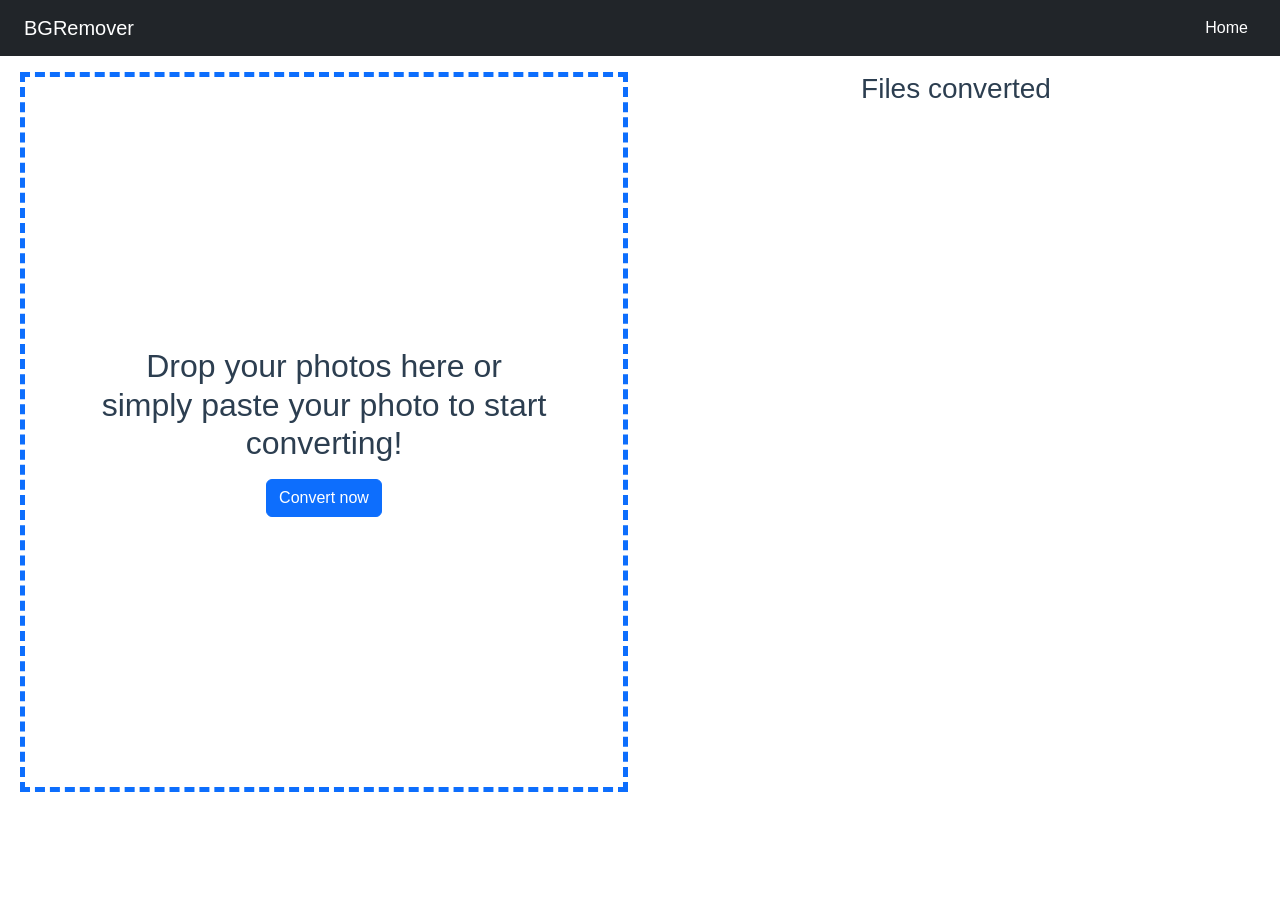
==== index.html @ 2ee86961 "version1" ====
<!doctype html><html lang=""><head><meta charset="utf-8"><meta http-equiv="X-UA-Compatible" content="IE=edge"><meta name="viewport" content="width=device-width,initial-scale=1"><link rel="icon" href="/favicon.ico"><title>BGRemover</title><link href="https://cdn.jsdelivr.net/npm/bootstrap@5.2.1/dist/css/bootstrap.min.css" rel="stylesheet" integrity="sha384-iYQeCzEYFbKjA/T2uDLTpkwGzCiq6soy8tYaI1GyVh/UjpbCx/TYkiZhlZB6+fzT" crossorigin="anonymous"><script defer="defer" src="/js/chunk-vendors.a1a539b3.js"></script><script defer="defer" src="/js/app.a9bf7cf1.js"></script><link href="/css/app.89a2878c.css" rel="stylesheet"></head><body><noscript><strong>We're sorry but webapp doesn't work properly without JavaScript enabled. Please enable it to continue.</strong></noscript><div id="app"></div></body><script src="https://cdn.jsdelivr.net/npm/bootstrap@5.2.1/dist/js/bootstrap.bundle.min.js" integrity="sha384-u1OknCvxWvY5kfmNBILK2hRnQC3Pr17a+RTT6rIHI7NnikvbZlHgTPOOmMi466C8" crossorigin="anonymous"></script></html>
---- css/app.89a2878c.css ----
.convphoto[data-v-1a644910]{max-width:100%}.main[data-v-aa511884]{min-height:80vh;border-style:dashed}.dragging[data-v-aa511884]{background-color:#f0f0f0}.converted-area[data-v-aa511884]{max-height:80vh}#app{font-family:Avenir,Helvetica,Arial,sans-serif;-webkit-font-smoothing:antialiased;-moz-osx-font-smoothing:grayscale;text-align:center;color:#2c3e50;min-height:100vh}
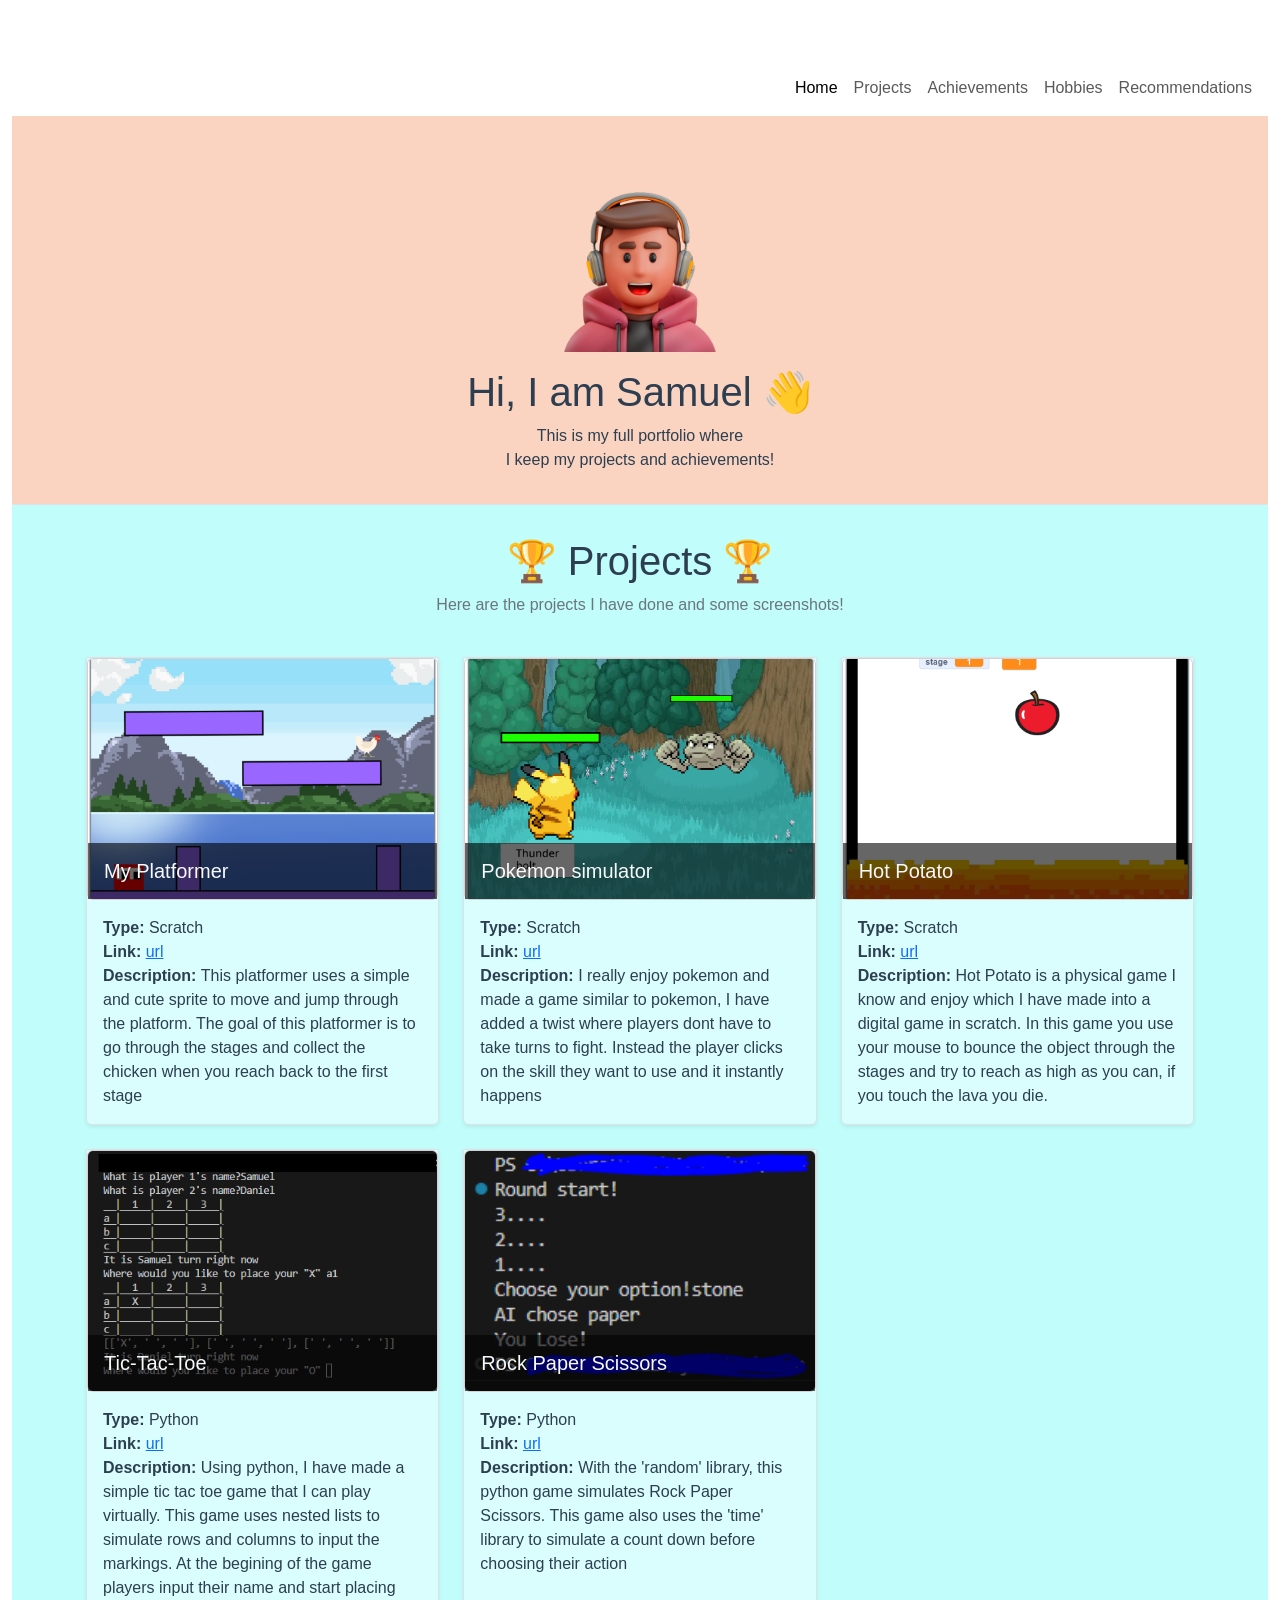
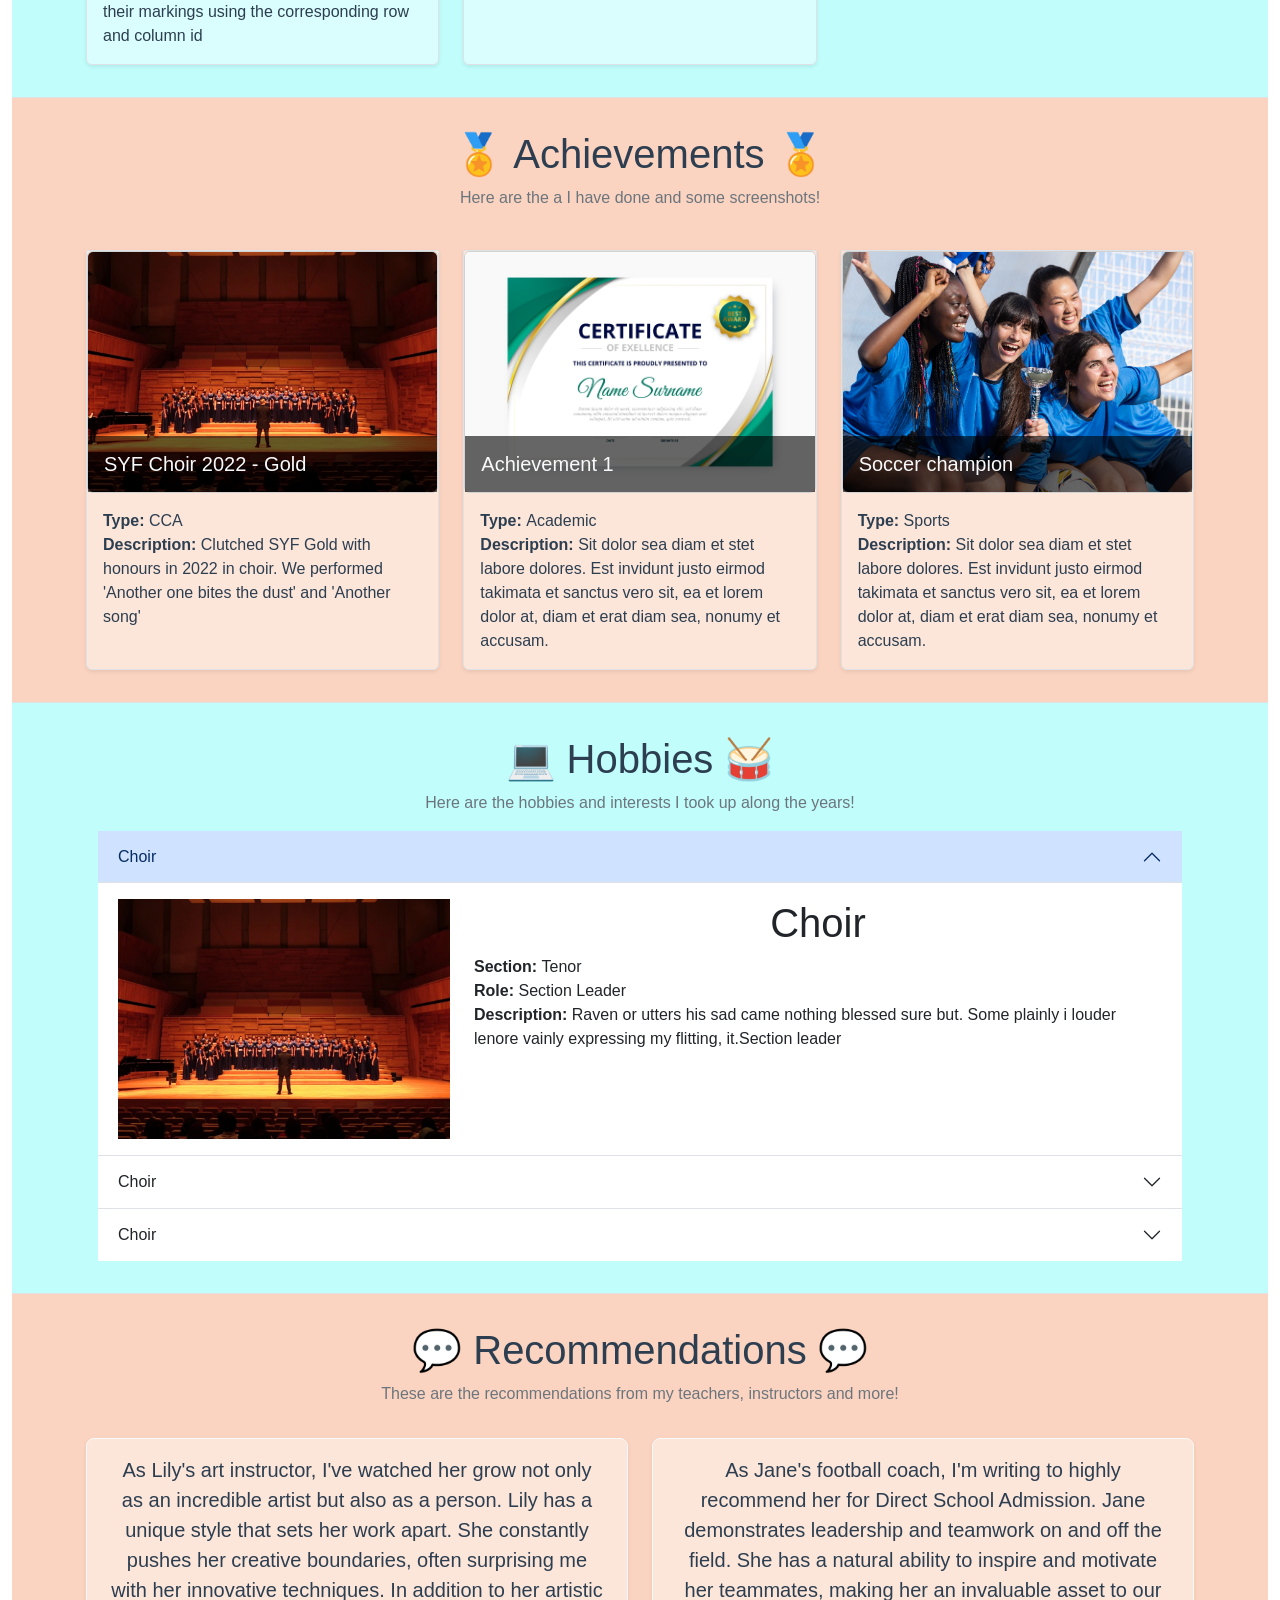
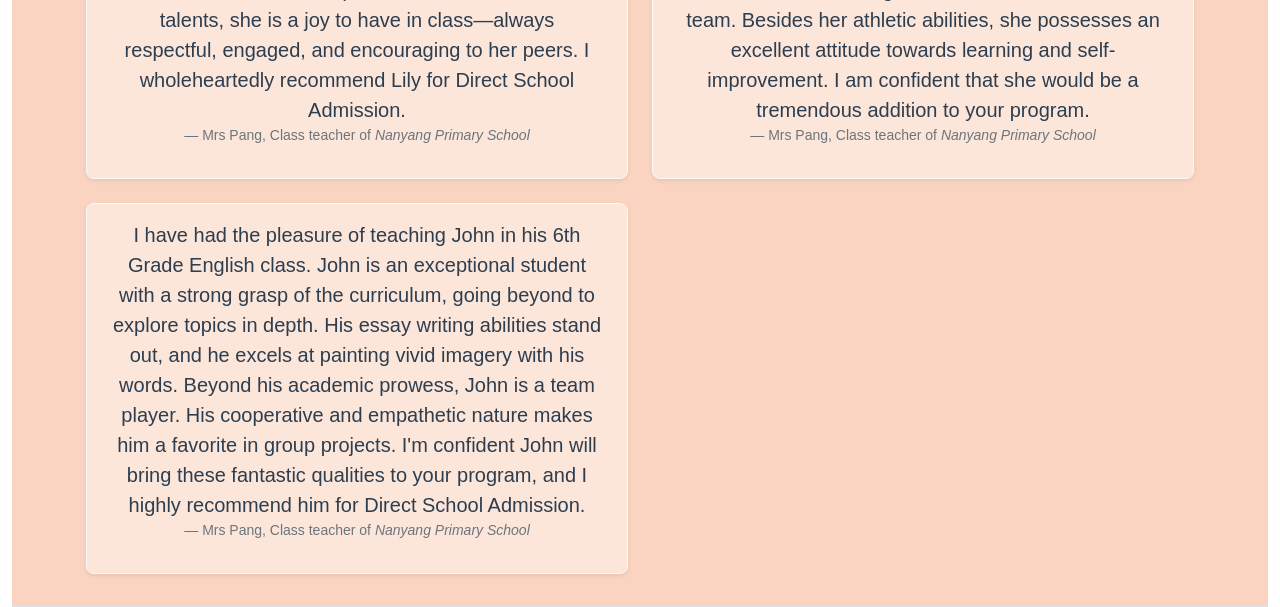
==== commit 9d692d10: "v1" ====
--- a/index.html
+++ b/index.html
@@ -1 +1 @@
-<!doctype html><html lang=""><head><meta charset="utf-8"><meta http-equiv="X-UA-Compatible" content="IE=edge"><meta name="viewport" content="width=device-width,initial-scale=1"><link rel="icon" href="/favicon.ico"><title>BGRemover</title><link href="https://cdn.jsdelivr.net/npm/bootstrap@5.2.1/dist/css/bootstrap.min.css" rel="stylesheet" integrity="sha384-iYQeCzEYFbKjA/T2uDLTpkwGzCiq6soy8tYaI1GyVh/UjpbCx/TYkiZhlZB6+fzT" crossorigin="anonymous"><script defer="defer" src="/js/chunk-vendors.a1a539b3.js"></script><script defer="defer" src="/js/app.a9bf7cf1.js"></script><link href="/css/app.89a2878c.css" rel="stylesheet"></head><body><noscript><strong>We're sorry but webapp doesn't work properly without JavaScript enabled. Please enable it to continue.</strong></noscript><div id="app"></div></body><script src="https://cdn.jsdelivr.net/npm/bootstrap@5.2.1/dist/js/bootstrap.bundle.min.js" integrity="sha384-u1OknCvxWvY5kfmNBILK2hRnQC3Pr17a+RTT6rIHI7NnikvbZlHgTPOOmMi466C8" crossorigin="anonymous"></script></html>+<!doctype html><html lang=""><head><meta charset="utf-8"><meta http-equiv="X-UA-Compatible" content="IE=edge"><meta name="viewport" content="width=device-width,initial-scale=1"><link rel="icon" href="/favicon.ico"><title>portfolio</title><link href="https://cdn.jsdelivr.net/npm/bootstrap@5.2.1/dist/css/bootstrap.min.css" rel="stylesheet" integrity="sha384-iYQeCzEYFbKjA/T2uDLTpkwGzCiq6soy8tYaI1GyVh/UjpbCx/TYkiZhlZB6+fzT" crossorigin="anonymous"><script defer="defer" src="/js/chunk-vendors.1da25447.js"></script><script defer="defer" src="/js/app.f404a854.js"></script><link href="/css/app.b3d4761a.css" rel="stylesheet"></head><body><noscript><strong>We're sorry but portfolio doesn't work properly without JavaScript enabled. Please enable it to continue.</strong></noscript><div id="app"></div></body><script src="https://cdn.jsdelivr.net/npm/bootstrap@5.2.1/dist/js/bootstrap.bundle.min.js" integrity="sha384-u1OknCvxWvY5kfmNBILK2hRnQC3Pr17a+RTT6rIHI7NnikvbZlHgTPOOmMi466C8" crossorigin="anonymous"></script></html>
--- a/css/app.b3d4761a.css
+++ b/css/app.b3d4761a.css
@@ -0,0 +1 @@
+.dp{max-width:200px}.about-bg,.achive-bg{background-color:#fad4c0}.nav-bg{background-color:hsla(0,0%,100%,.7)}.hobbies-bg,.proj-bg{background-color:#c0fdfb}.card-img{height:15rem}.card-img,img{-o-object-fit:cover;object-fit:cover}img{width:100%}.bg-white-low{background-color:hsla(0,0%,100%,.4)}.navbar-brand{color:#b09e99}.card-img-overlay2{position:absolute;background-color:rgba(0,0,0,.6);right:0;bottom:0;left:0;padding:var(--bs-card-img-overlay-padding);border-radius:0!important}.grow{transition:transform .5s ease}.grow:hover{transform:scale(1.05)}#app{font-family:Avenir,Helvetica,Arial,sans-serif;-webkit-font-smoothing:antialiased;-moz-osx-font-smoothing:grayscale;text-align:center;color:#2c3e50;margin-top:60px}
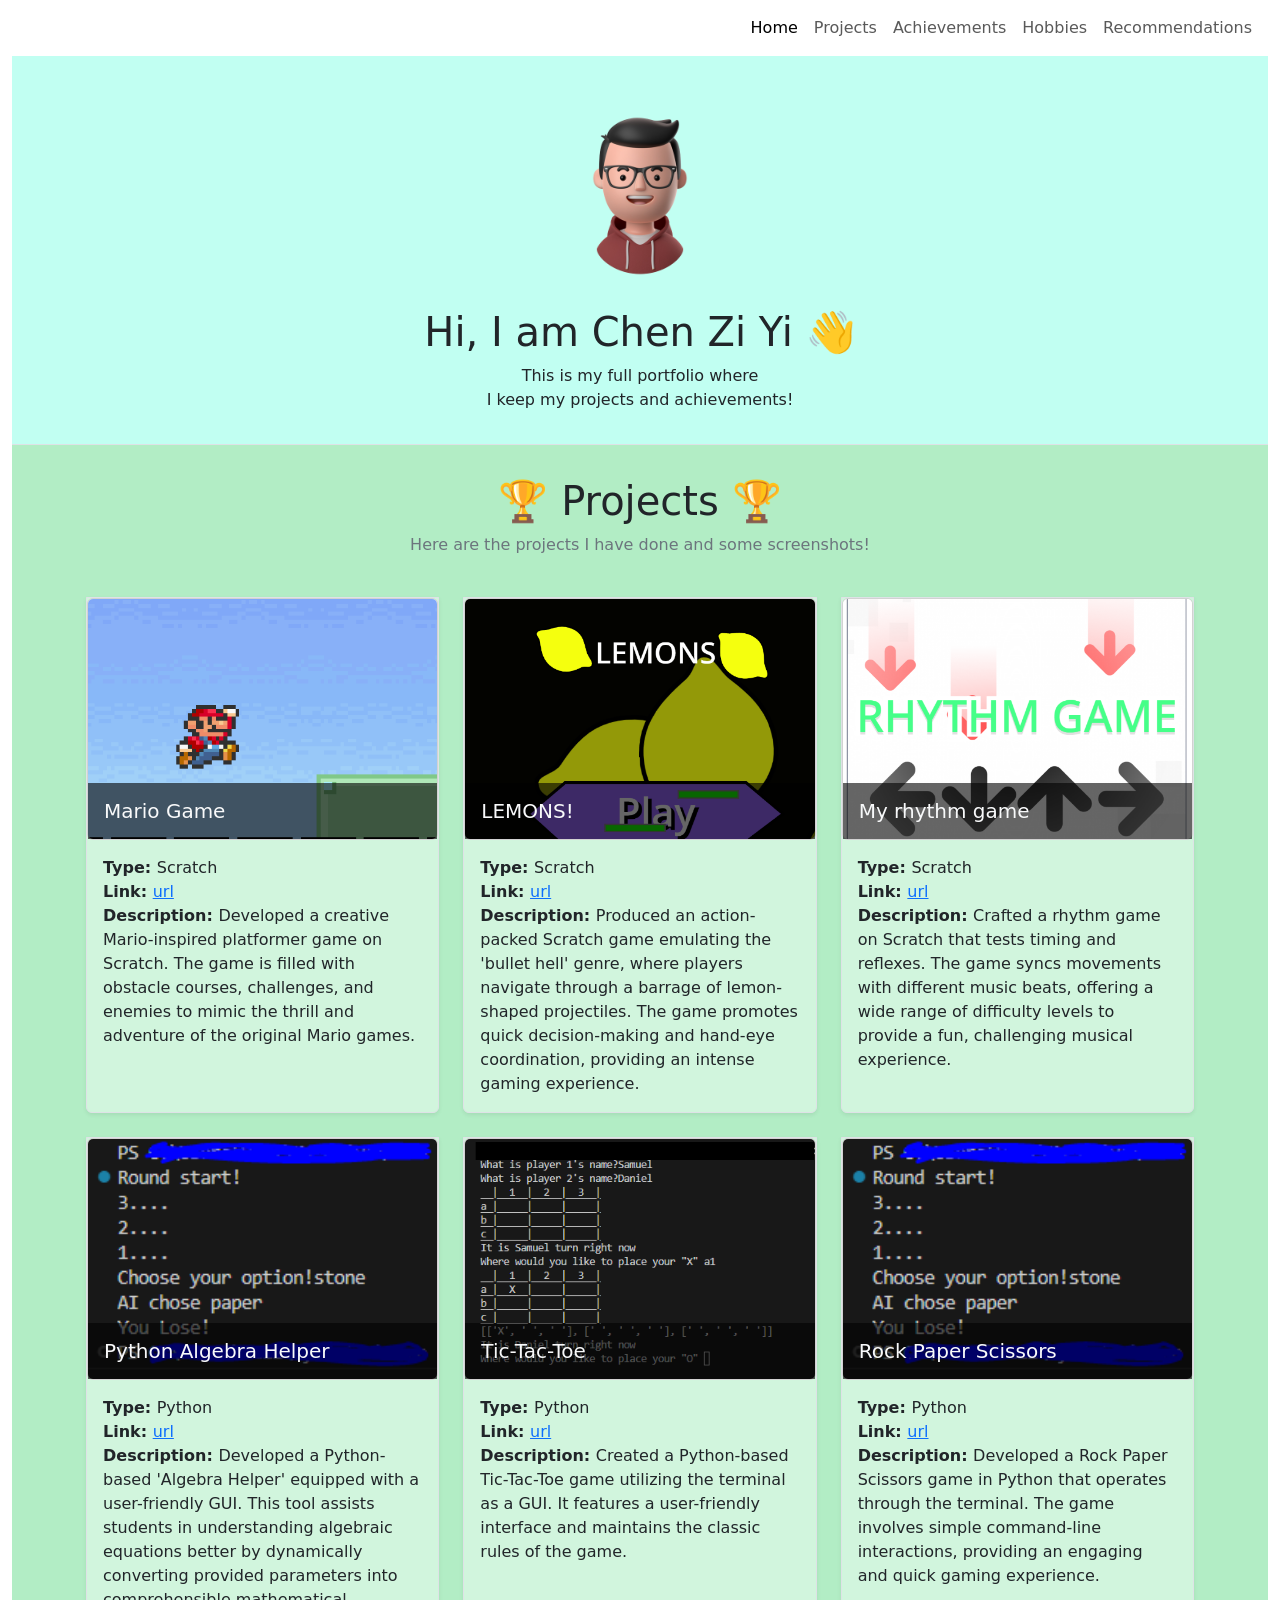
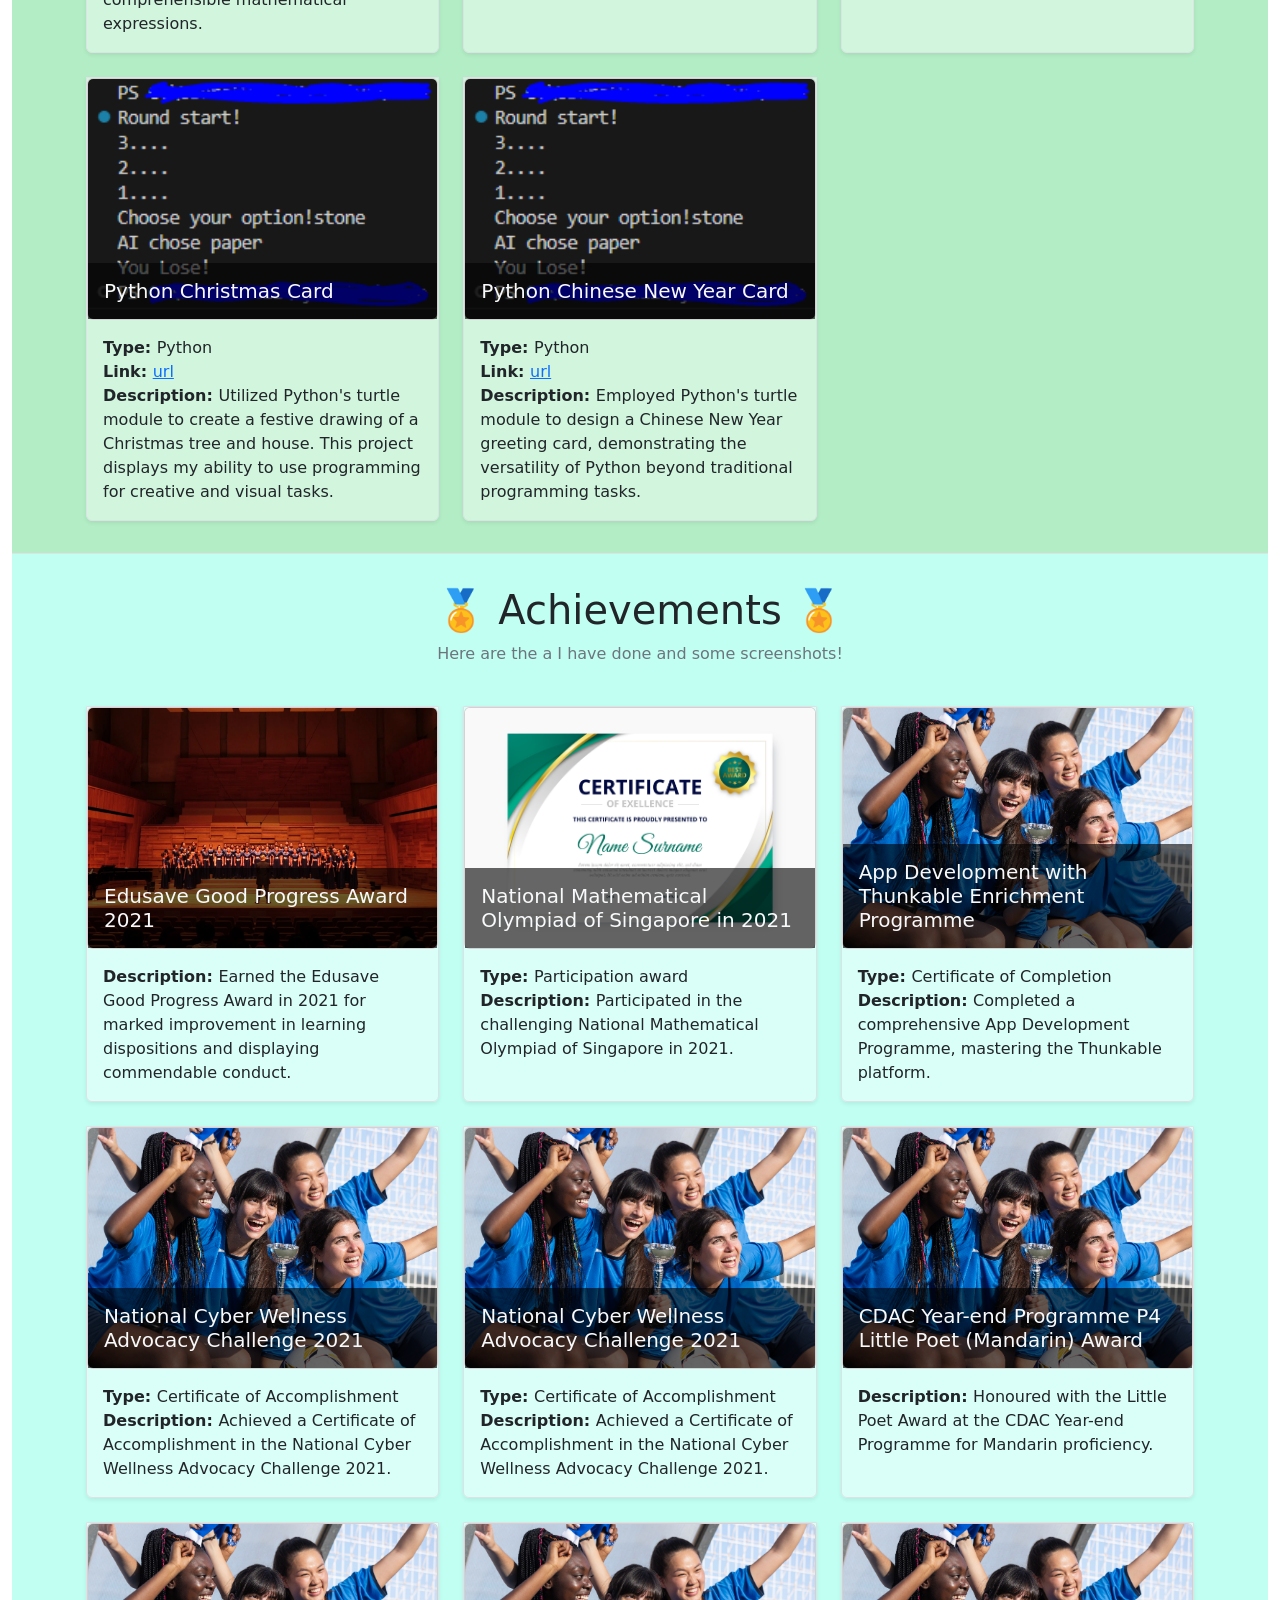
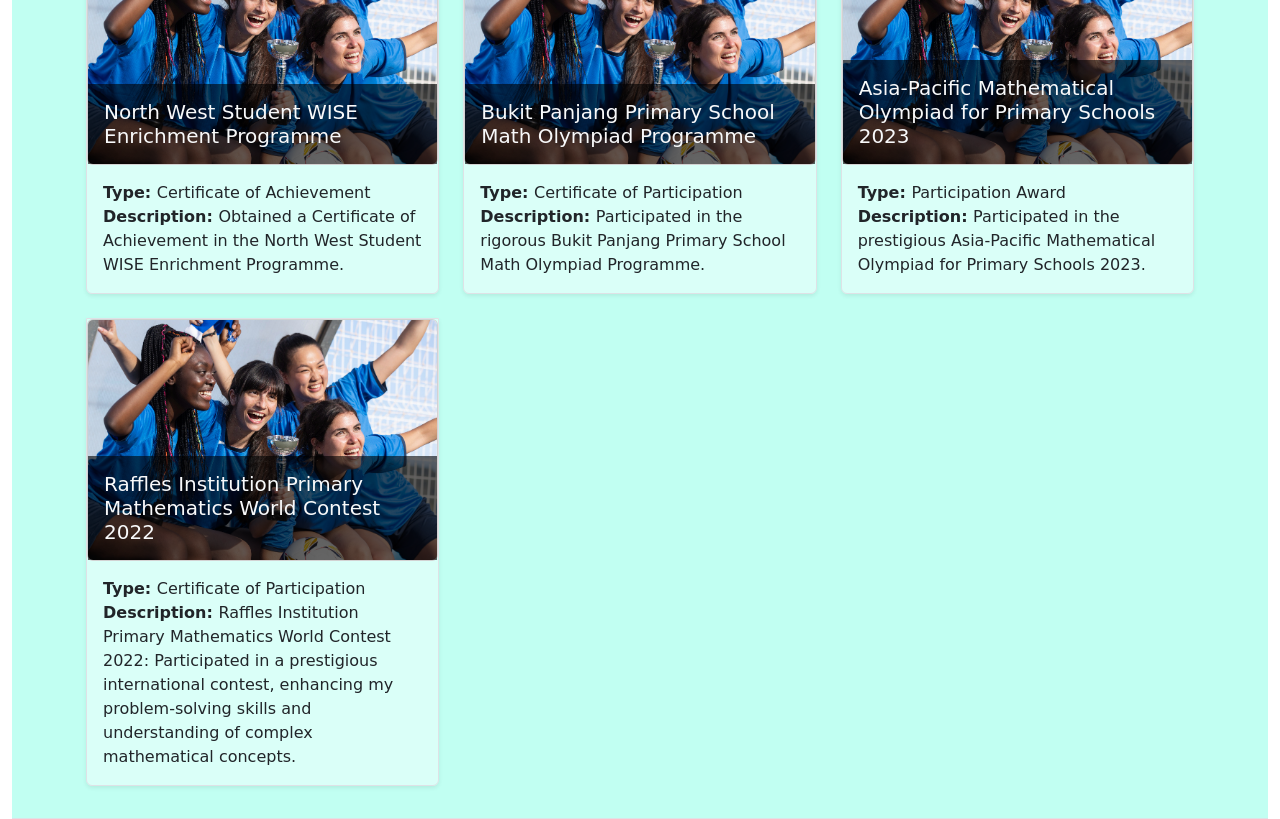
==== commit fe12cac8: "del" ====
--- a/index.html
+++ b/index.html
@@ -1 +1 @@
-<!doctype html><html lang=""><head><meta charset="utf-8"><meta http-equiv="X-UA-Compatible" content="IE=edge"><meta name="viewport" content="width=device-width,initial-scale=1"><link rel="icon" href="/favicon.ico"><title>portfolio</title><link href="https://cdn.jsdelivr.net/npm/bootstrap@5.2.1/dist/css/bootstrap.min.css" rel="stylesheet" integrity="sha384-iYQeCzEYFbKjA/T2uDLTpkwGzCiq6soy8tYaI1GyVh/UjpbCx/TYkiZhlZB6+fzT" crossorigin="anonymous"><script defer="defer" src="/js/chunk-vendors.1da25447.js"></script><script defer="defer" src="/js/app.f404a854.js"></script><link href="/css/app.b3d4761a.css" rel="stylesheet"></head><body><noscript><strong>We're sorry but portfolio doesn't work properly without JavaScript enabled. Please enable it to continue.</strong></noscript><div id="app"></div></body><script src="https://cdn.jsdelivr.net/npm/bootstrap@5.2.1/dist/js/bootstrap.bundle.min.js" integrity="sha384-u1OknCvxWvY5kfmNBILK2hRnQC3Pr17a+RTT6rIHI7NnikvbZlHgTPOOmMi466C8" crossorigin="anonymous"></script></html>+<!doctype html><html lang=""><head><meta charset="utf-8"><meta http-equiv="X-UA-Compatible" content="IE=edge"><meta name="viewport" content="width=device-width,initial-scale=1"><link rel="icon" href="/favicon.ico"><title>Portfolio</title><link href="https://cdn.jsdelivr.net/npm/bootstrap@5.2.1/dist/css/bootstrap.min.css" rel="stylesheet" integrity="sha384-iYQeCzEYFbKjA/T2uDLTpkwGzCiq6soy8tYaI1GyVh/UjpbCx/TYkiZhlZB6+fzT" crossorigin="anonymous"><script defer="defer" src="/js/chunk-vendors.1da25447.js"></script><script defer="defer" src="/js/app.4561d4d7.js"></script><link href="/css/app.1b7ac76a.css" rel="stylesheet"></head><body><noscript><strong>We're sorry but portfolio doesn't work properly without JavaScript enabled. Please enable it to continue.</strong></noscript><div id="app"></div></body><script src="https://cdn.jsdelivr.net/npm/bootstrap@5.2.1/dist/js/bootstrap.bundle.min.js" integrity="sha384-u1OknCvxWvY5kfmNBILK2hRnQC3Pr17a+RTT6rIHI7NnikvbZlHgTPOOmMi466C8" crossorigin="anonymous"></script></html>
--- a/css/app.1b7ac76a.css
+++ b/css/app.1b7ac76a.css
@@ -0,0 +1 @@
+.dp{max-width:200px}.about-bg,.achive-bg{background-color:#c1fff2}.nav-bg{background-color:hsla(0,0%,100%,.7)}.hobbies-bg,.proj-bg{background-color:#b2edc5}.card-img{height:15rem}.card-img,img{-o-object-fit:cover;object-fit:cover}img{width:100%}.bg-white-low{background-color:hsla(0,0%,100%,.4)}.navbar-brand{color:#b09e99}.card-img-overlay2{position:absolute;background-color:rgba(0,0,0,.6);right:0;bottom:0;left:0;padding:var(--bs-card-img-overlay-padding);border-radius:0!important}.grow{transition:transform .5s ease}.grow:hover{transform:scale(1.05)}
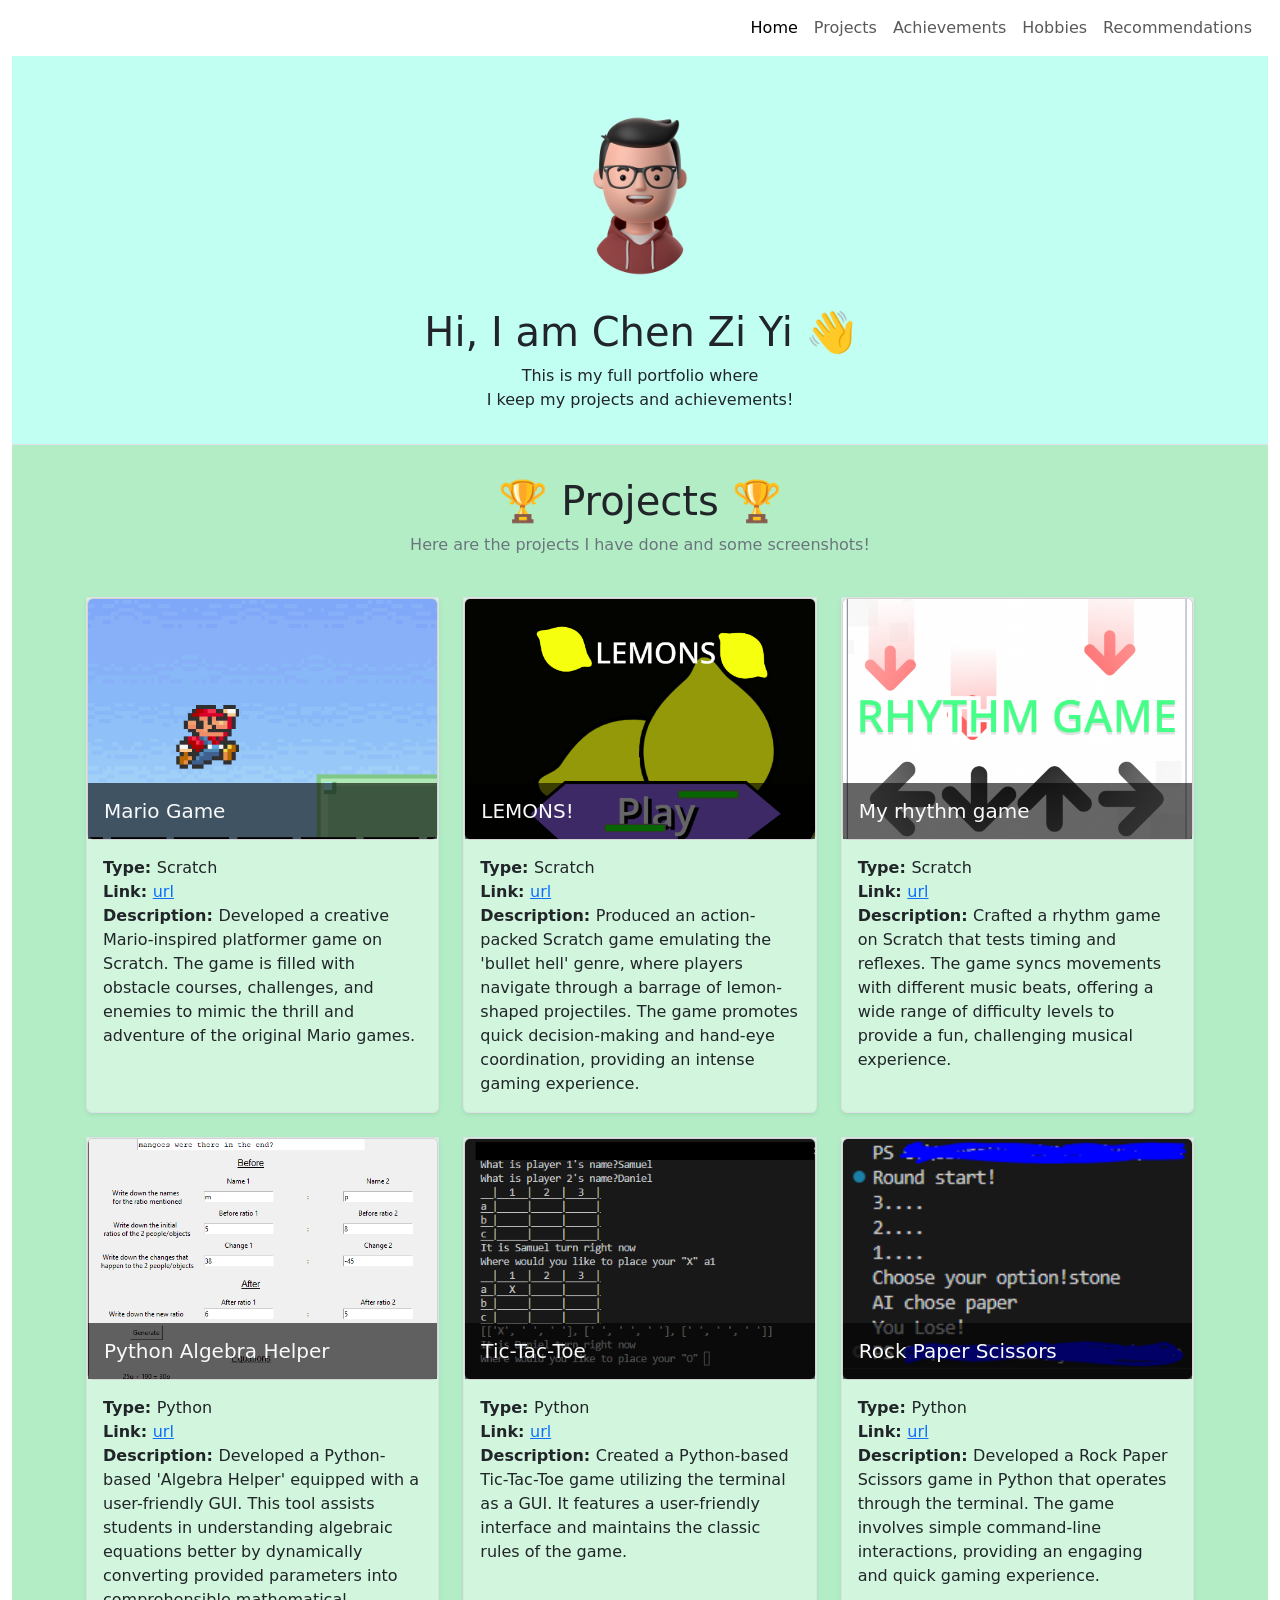
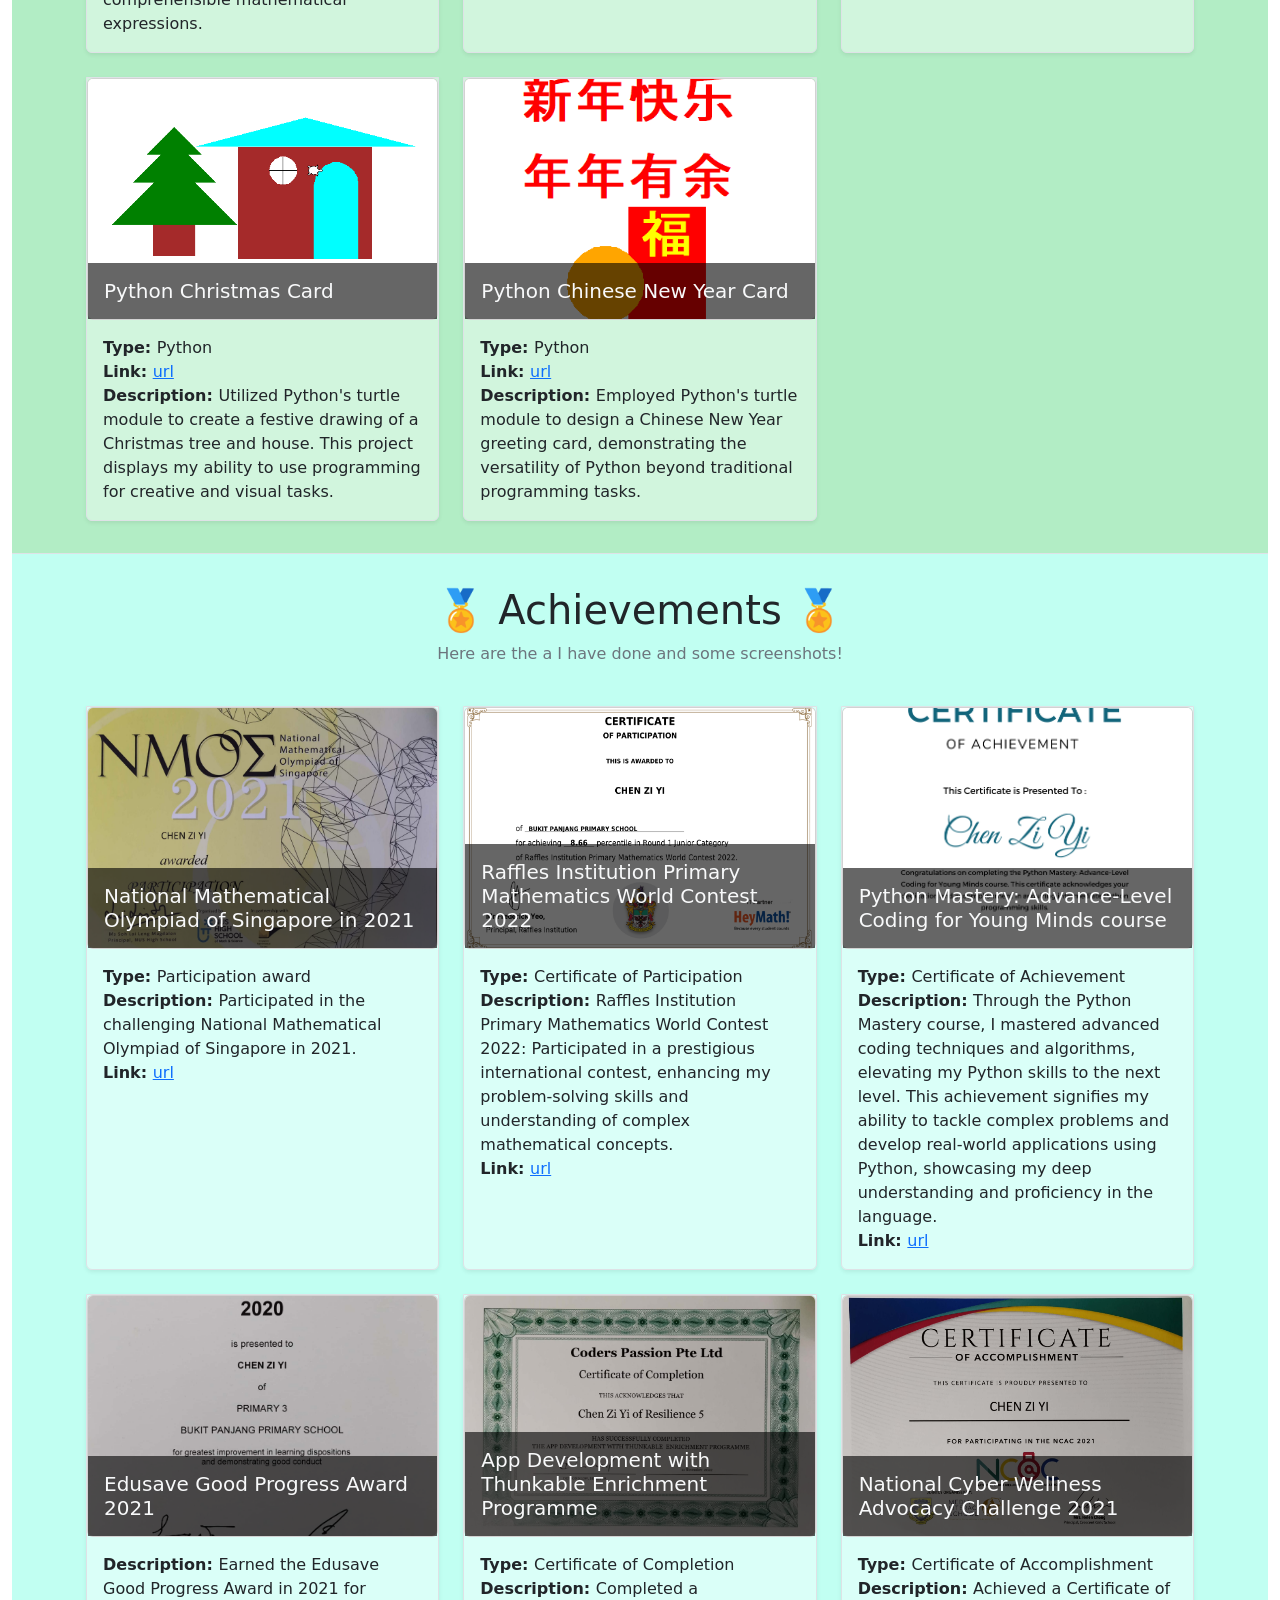
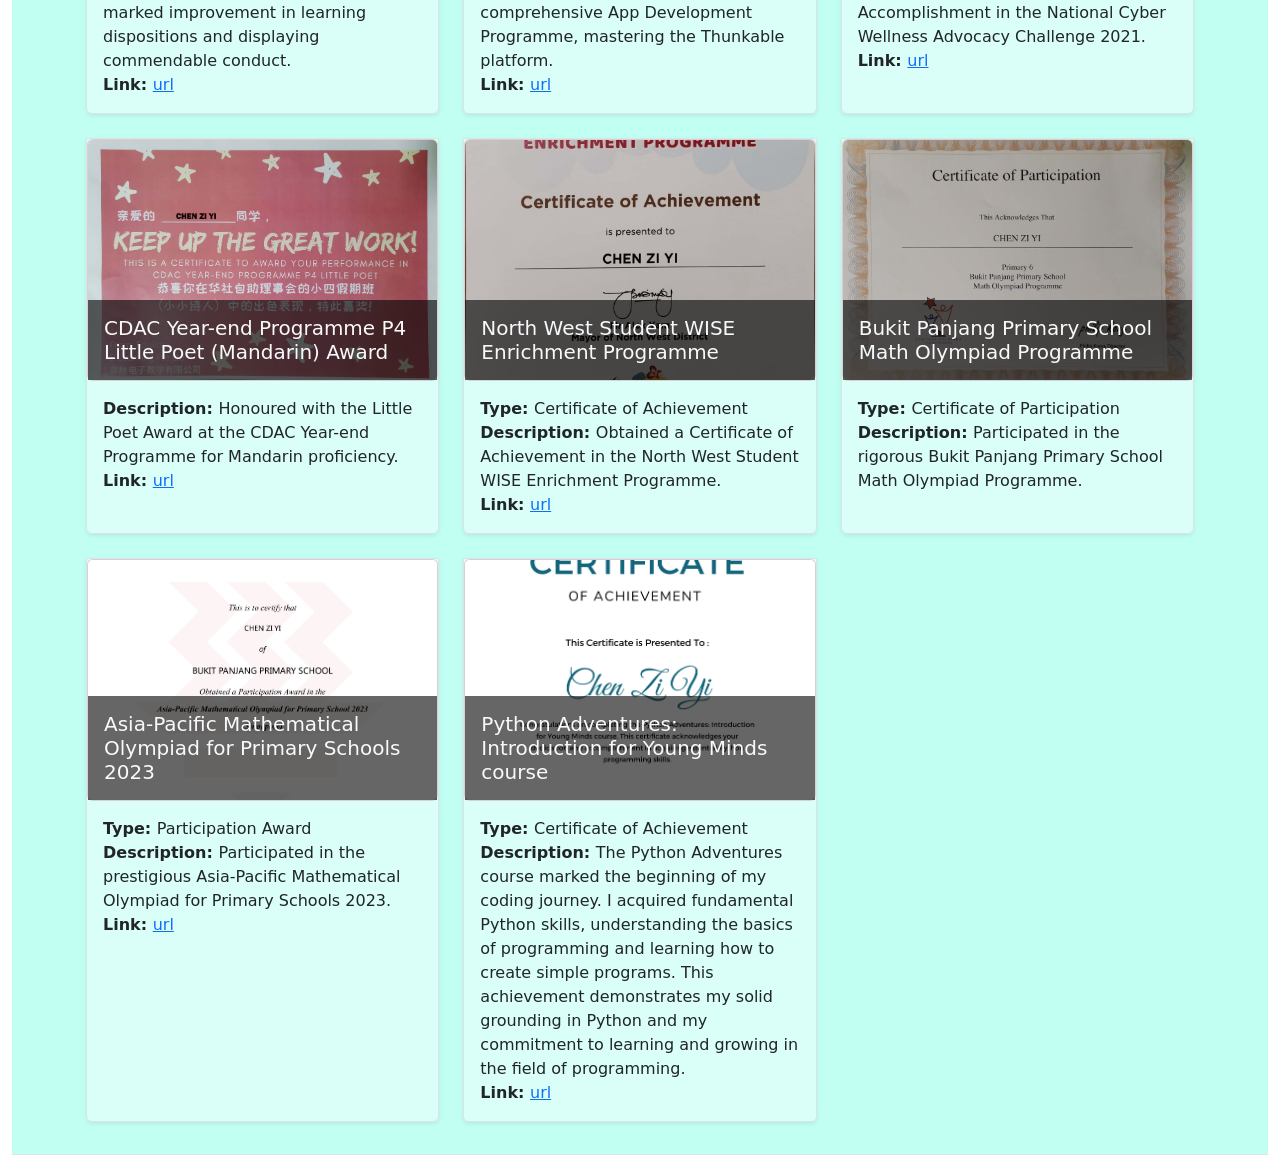
==== commit 4553314a: "update" ====
--- a/index.html
+++ b/index.html
@@ -1 +1 @@
-<!doctype html><html lang=""><head><meta charset="utf-8"><meta http-equiv="X-UA-Compatible" content="IE=edge"><meta name="viewport" content="width=device-width,initial-scale=1"><link rel="icon" href="/favicon.ico"><title>Portfolio</title><link href="https://cdn.jsdelivr.net/npm/bootstrap@5.2.1/dist/css/bootstrap.min.css" rel="stylesheet" integrity="sha384-iYQeCzEYFbKjA/T2uDLTpkwGzCiq6soy8tYaI1GyVh/UjpbCx/TYkiZhlZB6+fzT" crossorigin="anonymous"><script defer="defer" src="/js/chunk-vendors.1da25447.js"></script><script defer="defer" src="/js/app.4561d4d7.js"></script><link href="/css/app.1b7ac76a.css" rel="stylesheet"></head><body><noscript><strong>We're sorry but portfolio doesn't work properly without JavaScript enabled. Please enable it to continue.</strong></noscript><div id="app"></div></body><script src="https://cdn.jsdelivr.net/npm/bootstrap@5.2.1/dist/js/bootstrap.bundle.min.js" integrity="sha384-u1OknCvxWvY5kfmNBILK2hRnQC3Pr17a+RTT6rIHI7NnikvbZlHgTPOOmMi466C8" crossorigin="anonymous"></script></html>+<!doctype html><html lang=""><head><meta charset="utf-8"><meta http-equiv="X-UA-Compatible" content="IE=edge"><meta name="viewport" content="width=device-width,initial-scale=1"><link rel="icon" href="/favicon.ico"><title>Portfolio</title><link href="https://cdn.jsdelivr.net/npm/bootstrap@5.2.1/dist/css/bootstrap.min.css" rel="stylesheet" integrity="sha384-iYQeCzEYFbKjA/T2uDLTpkwGzCiq6soy8tYaI1GyVh/UjpbCx/TYkiZhlZB6+fzT" crossorigin="anonymous"><script defer="defer" src="/js/chunk-vendors.1da25447.js"></script><script defer="defer" src="/js/app.c7a0b20b.js"></script><link href="/css/app.1b7ac76a.css" rel="stylesheet"></head><body><noscript><strong>We're sorry but portfolio doesn't work properly without JavaScript enabled. Please enable it to continue.</strong></noscript><div id="app"></div></body><script src="https://cdn.jsdelivr.net/npm/bootstrap@5.2.1/dist/js/bootstrap.bundle.min.js" integrity="sha384-u1OknCvxWvY5kfmNBILK2hRnQC3Pr17a+RTT6rIHI7NnikvbZlHgTPOOmMi466C8" crossorigin="anonymous"></script></html>
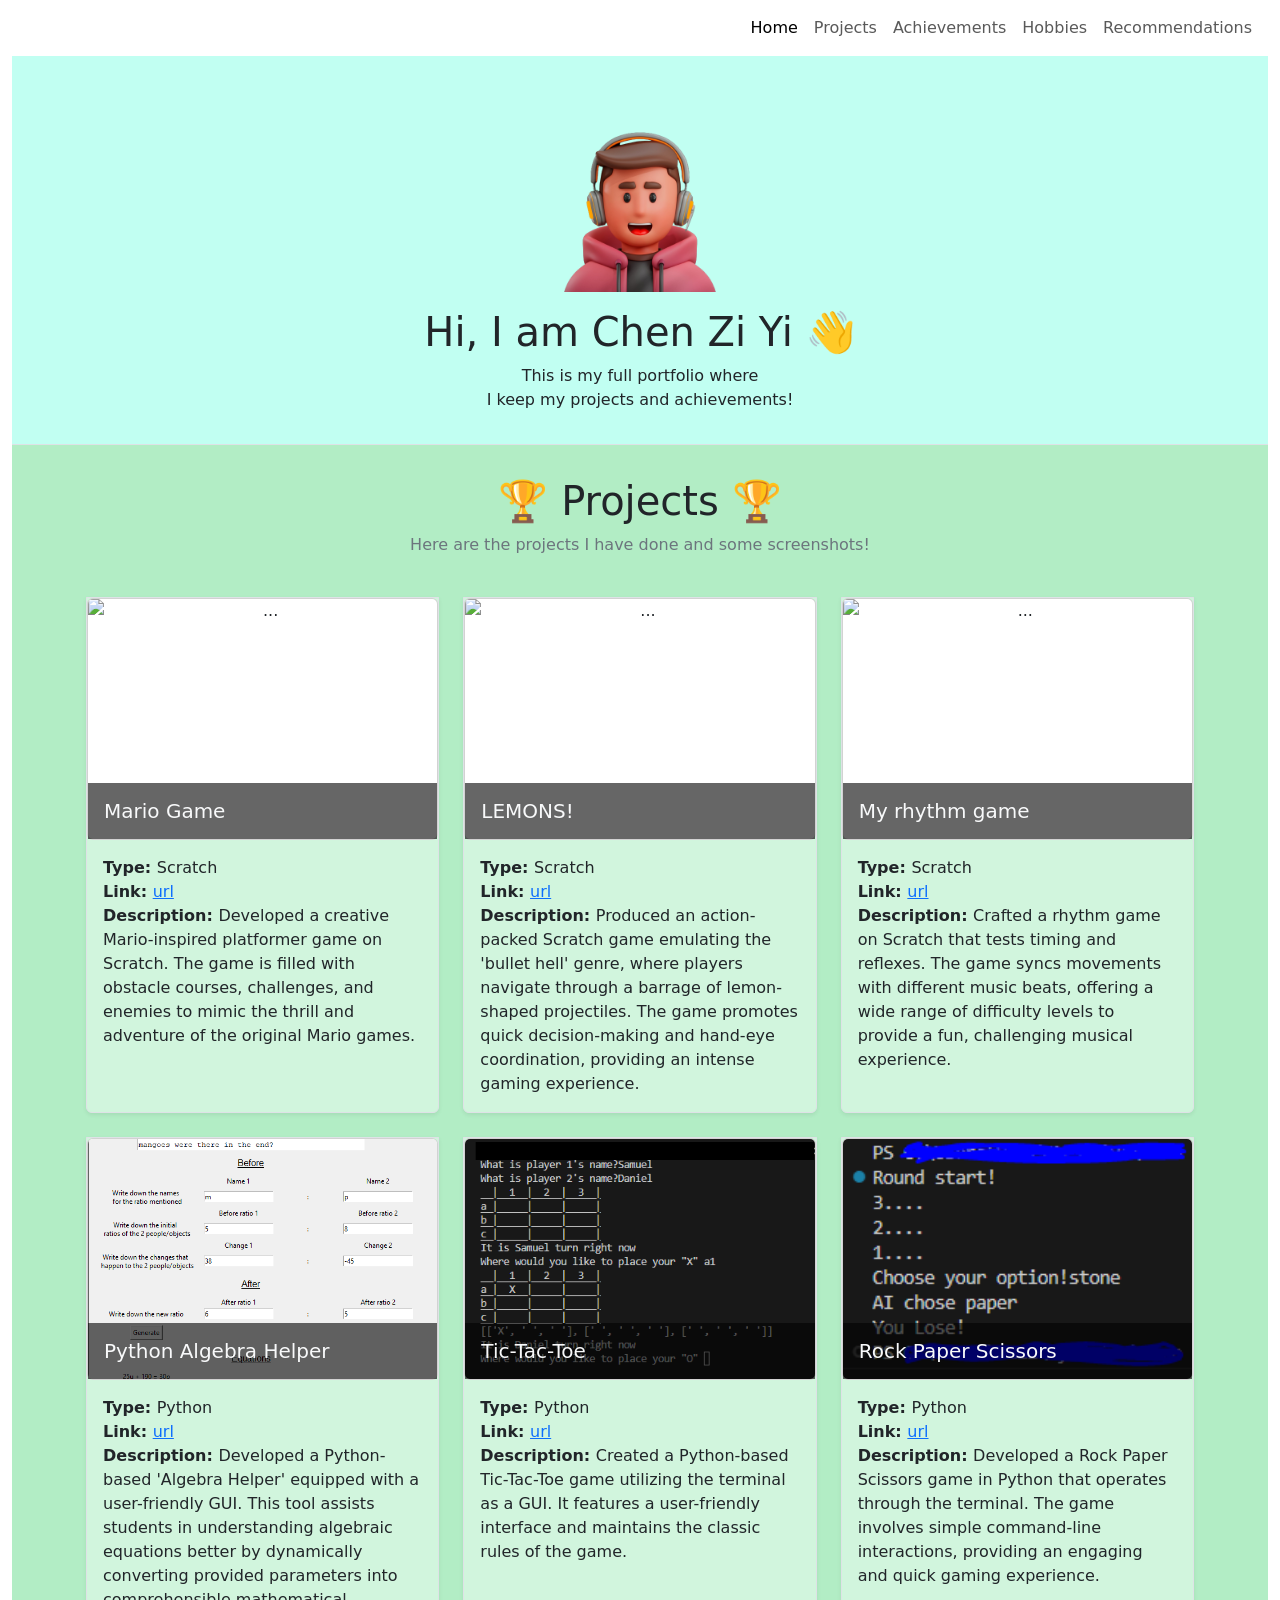
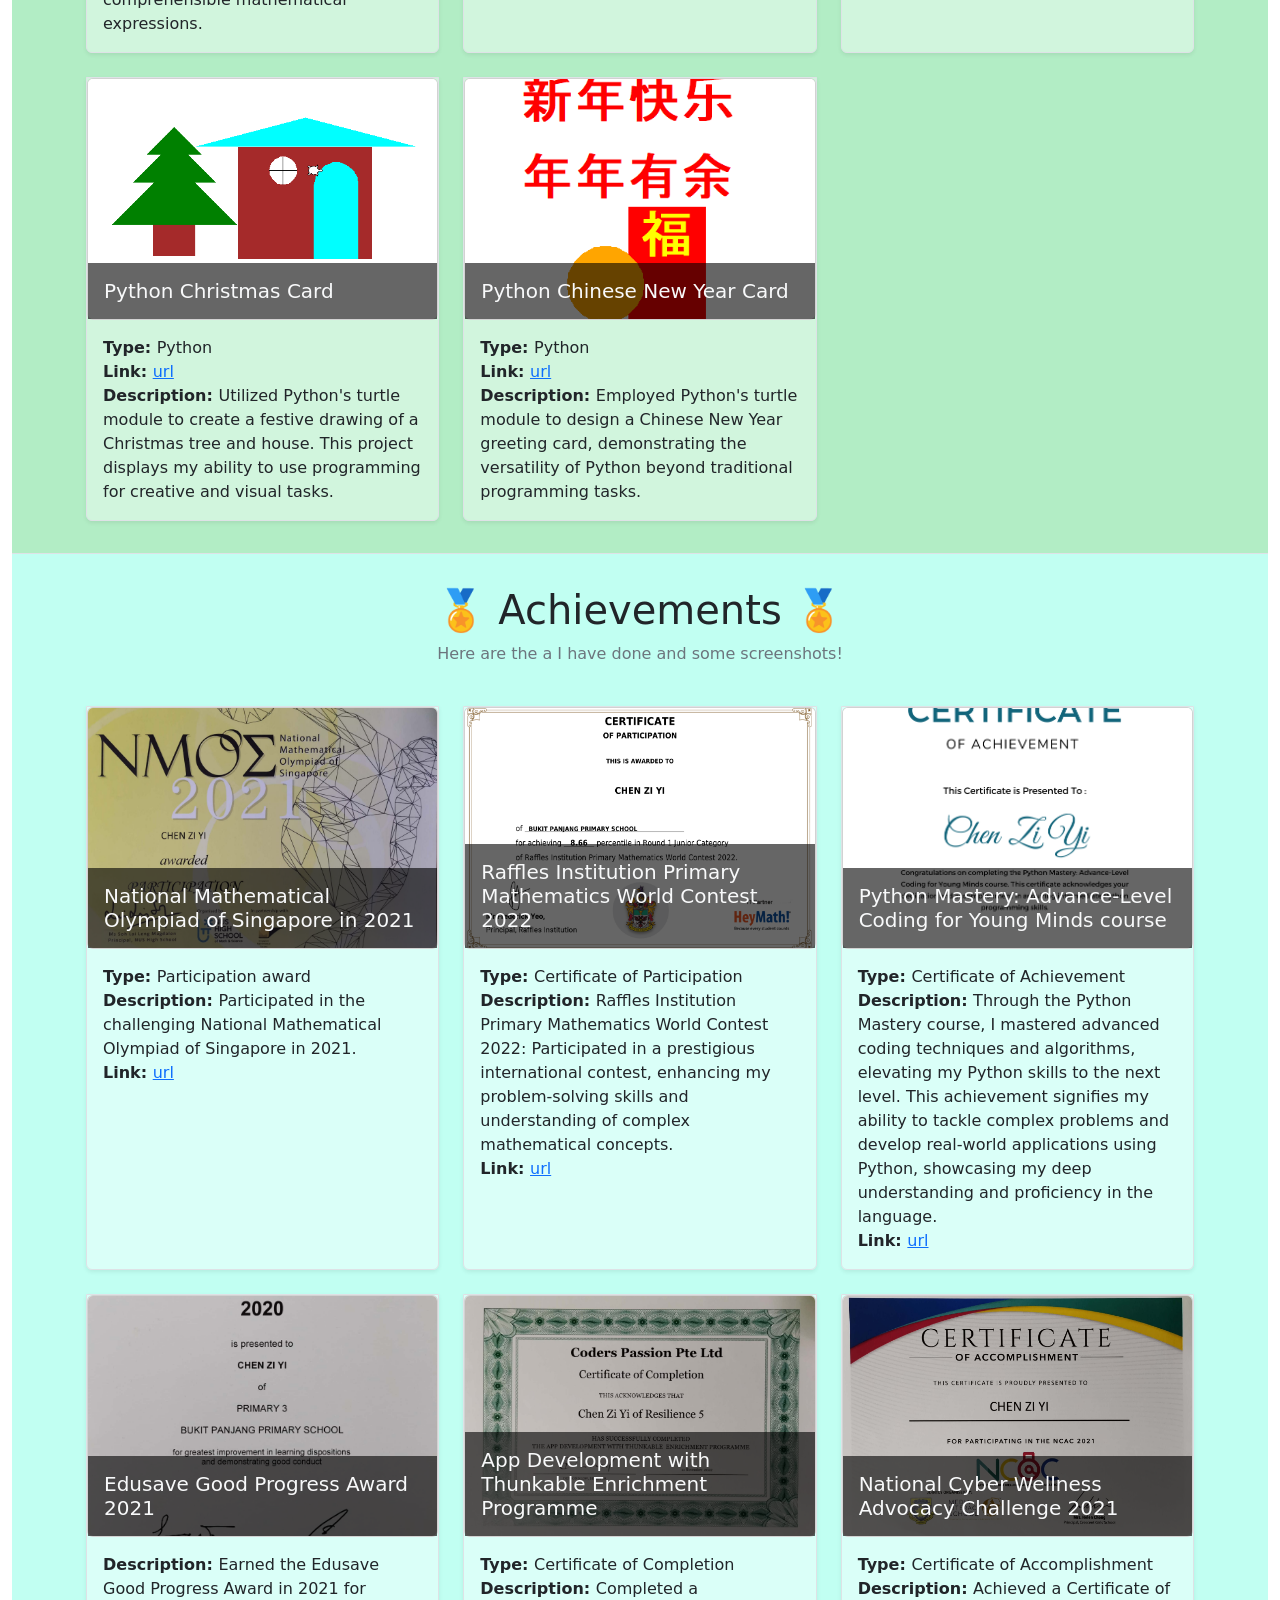
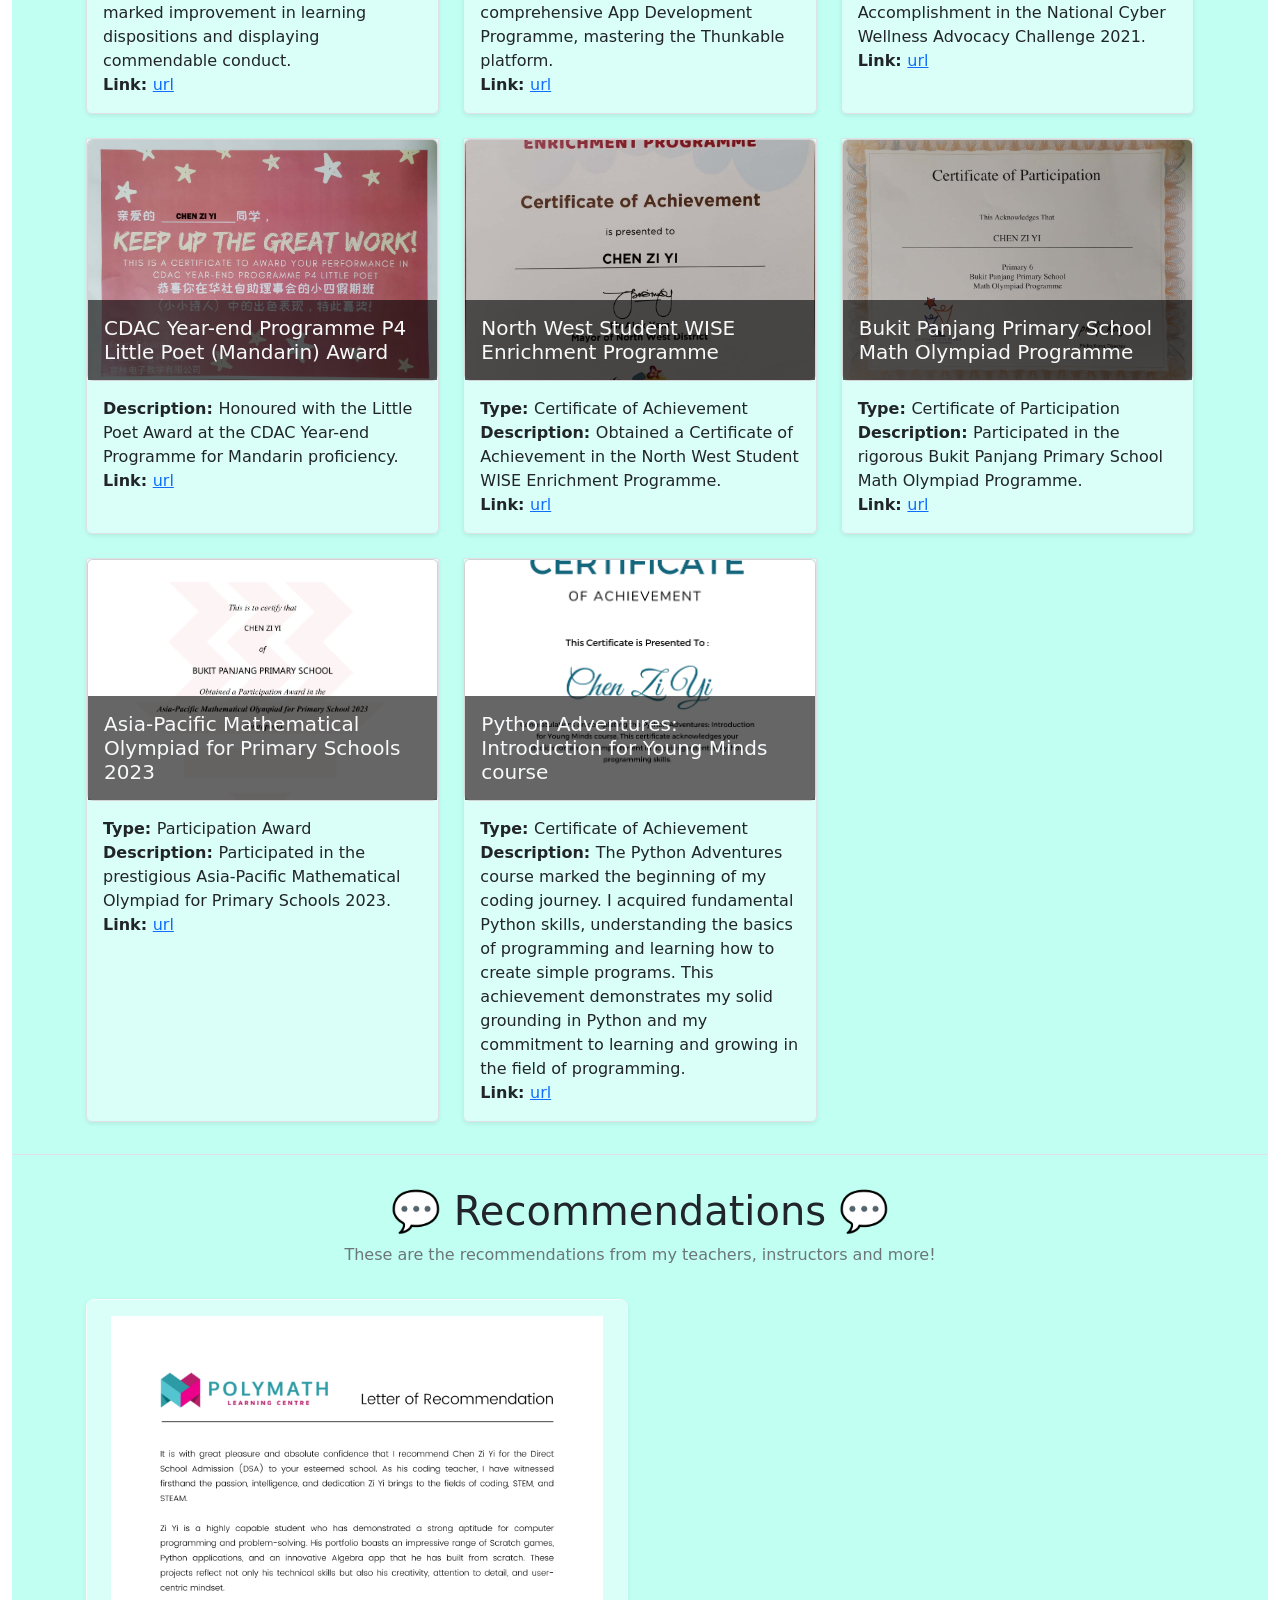
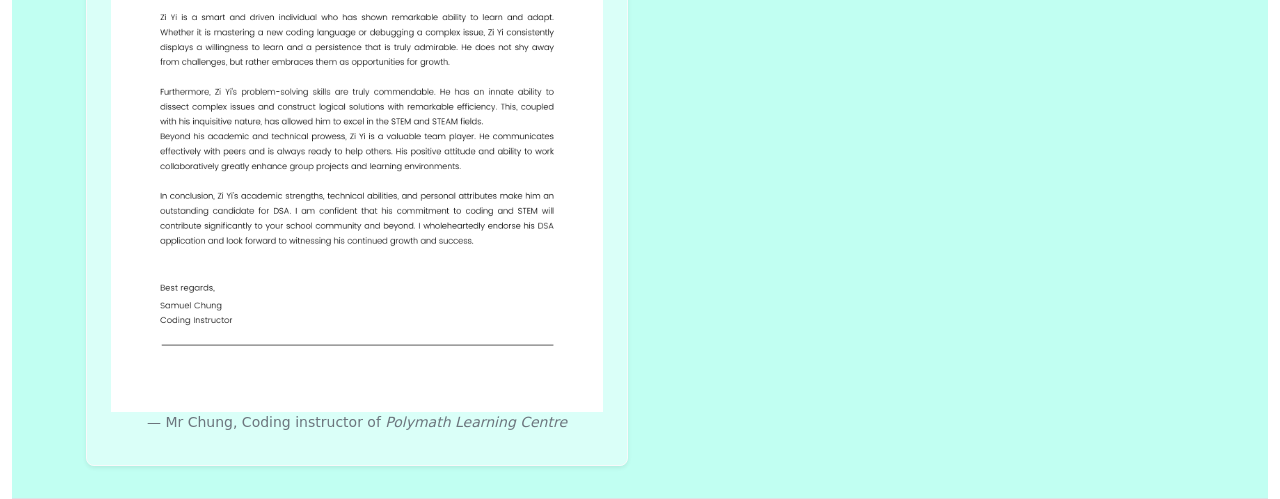
==== commit 29359c91: "update" ====
--- a/index.html
+++ b/index.html
@@ -1 +1 @@
-<!doctype html><html lang=""><head><meta charset="utf-8"><meta http-equiv="X-UA-Compatible" content="IE=edge"><meta name="viewport" content="width=device-width,initial-scale=1"><link rel="icon" href="/favicon.ico"><title>Portfolio</title><link href="https://cdn.jsdelivr.net/npm/bootstrap@5.2.1/dist/css/bootstrap.min.css" rel="stylesheet" integrity="sha384-iYQeCzEYFbKjA/T2uDLTpkwGzCiq6soy8tYaI1GyVh/UjpbCx/TYkiZhlZB6+fzT" crossorigin="anonymous"><script defer="defer" src="/js/chunk-vendors.1da25447.js"></script><script defer="defer" src="/js/app.c7a0b20b.js"></script><link href="/css/app.1b7ac76a.css" rel="stylesheet"></head><body><noscript><strong>We're sorry but portfolio doesn't work properly without JavaScript enabled. Please enable it to continue.</strong></noscript><div id="app"></div></body><script src="https://cdn.jsdelivr.net/npm/bootstrap@5.2.1/dist/js/bootstrap.bundle.min.js" integrity="sha384-u1OknCvxWvY5kfmNBILK2hRnQC3Pr17a+RTT6rIHI7NnikvbZlHgTPOOmMi466C8" crossorigin="anonymous"></script></html>+<!doctype html><html lang=""><head><meta charset="utf-8"><meta http-equiv="X-UA-Compatible" content="IE=edge"><meta name="viewport" content="width=device-width,initial-scale=1"><link rel="icon" href="/favicon.ico"><title>Portfolio</title><link href="https://cdn.jsdelivr.net/npm/bootstrap@5.2.1/dist/css/bootstrap.min.css" rel="stylesheet" integrity="sha384-iYQeCzEYFbKjA/T2uDLTpkwGzCiq6soy8tYaI1GyVh/UjpbCx/TYkiZhlZB6+fzT" crossorigin="anonymous"><script defer="defer" src="/js/chunk-vendors.1da25447.js"></script><script defer="defer" src="/js/app.dd762d61.js"></script><link href="/css/app.1b7ac76a.css" rel="stylesheet"></head><body><noscript><strong>We're sorry but portfolio doesn't work properly without JavaScript enabled. Please enable it to continue.</strong></noscript><div id="app"></div></body><script src="https://cdn.jsdelivr.net/npm/bootstrap@5.2.1/dist/js/bootstrap.bundle.min.js" integrity="sha384-u1OknCvxWvY5kfmNBILK2hRnQC3Pr17a+RTT6rIHI7NnikvbZlHgTPOOmMi466C8" crossorigin="anonymous"></script></html>
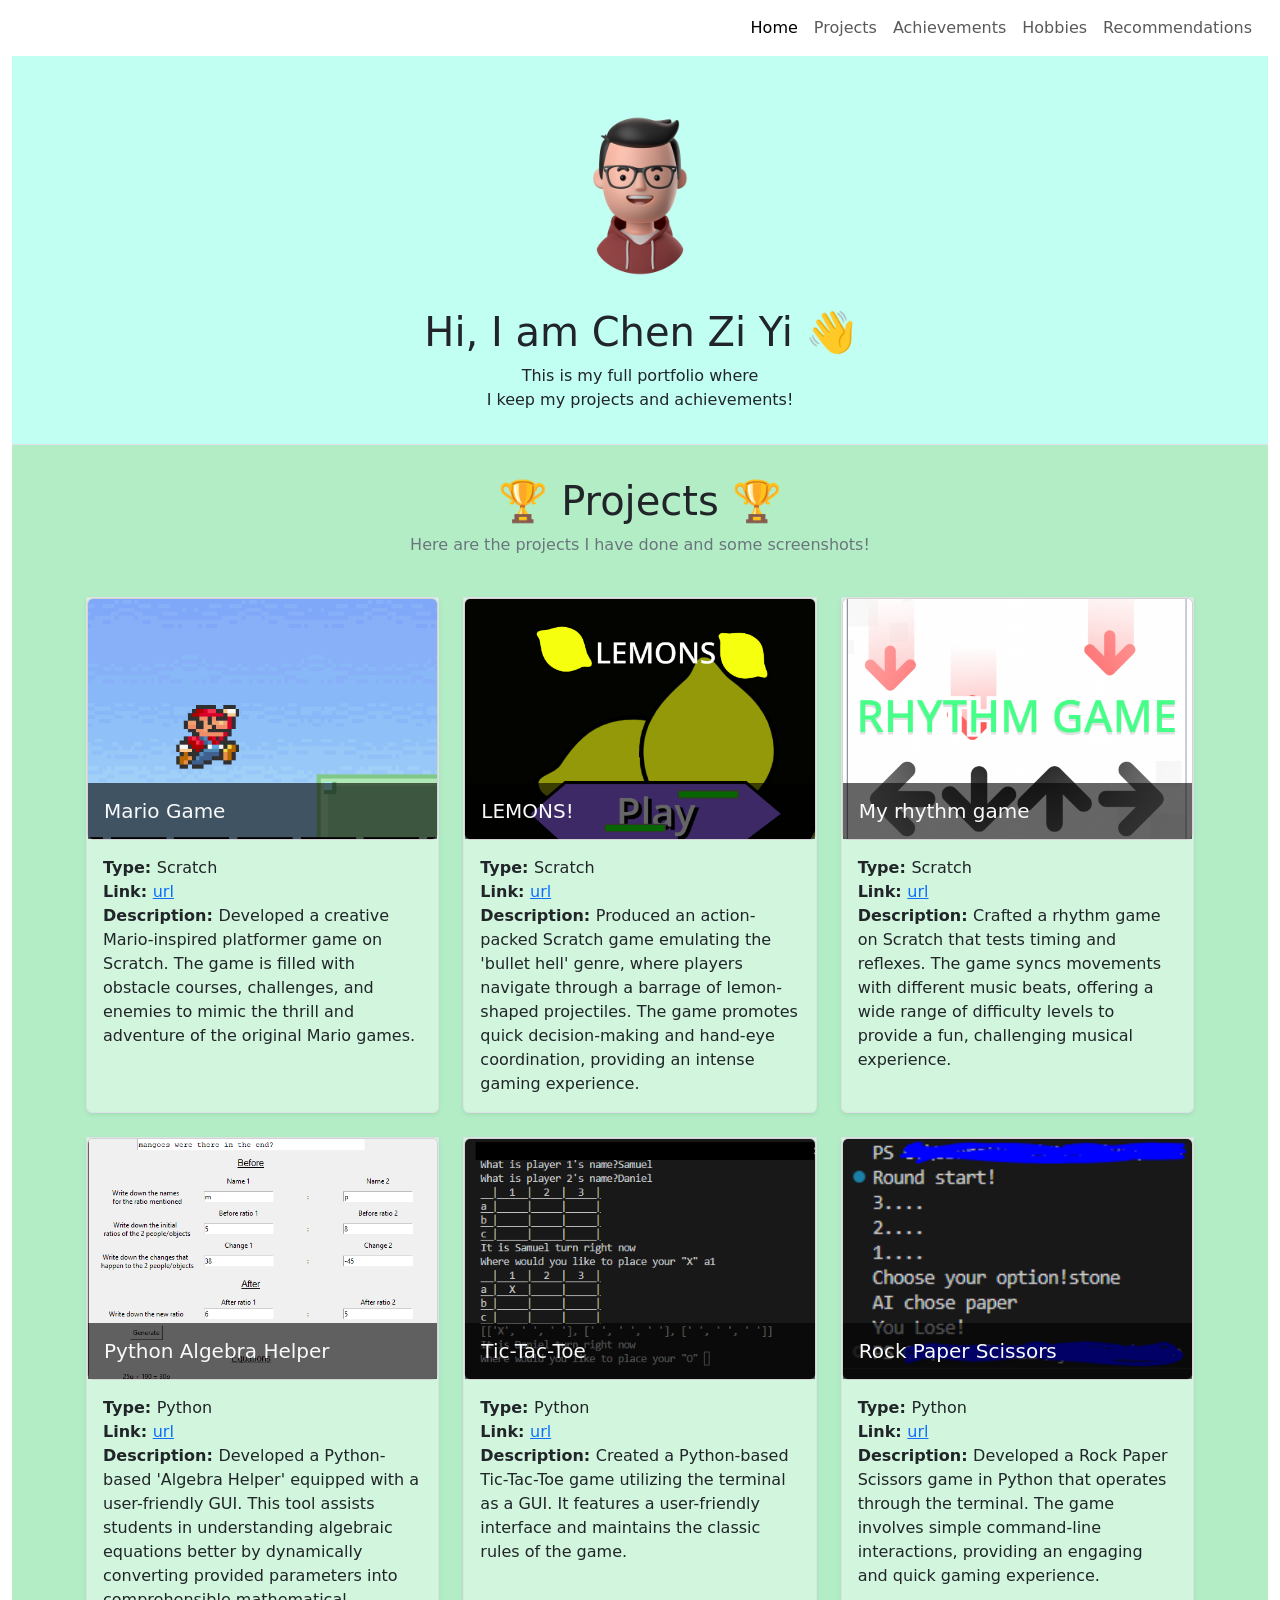
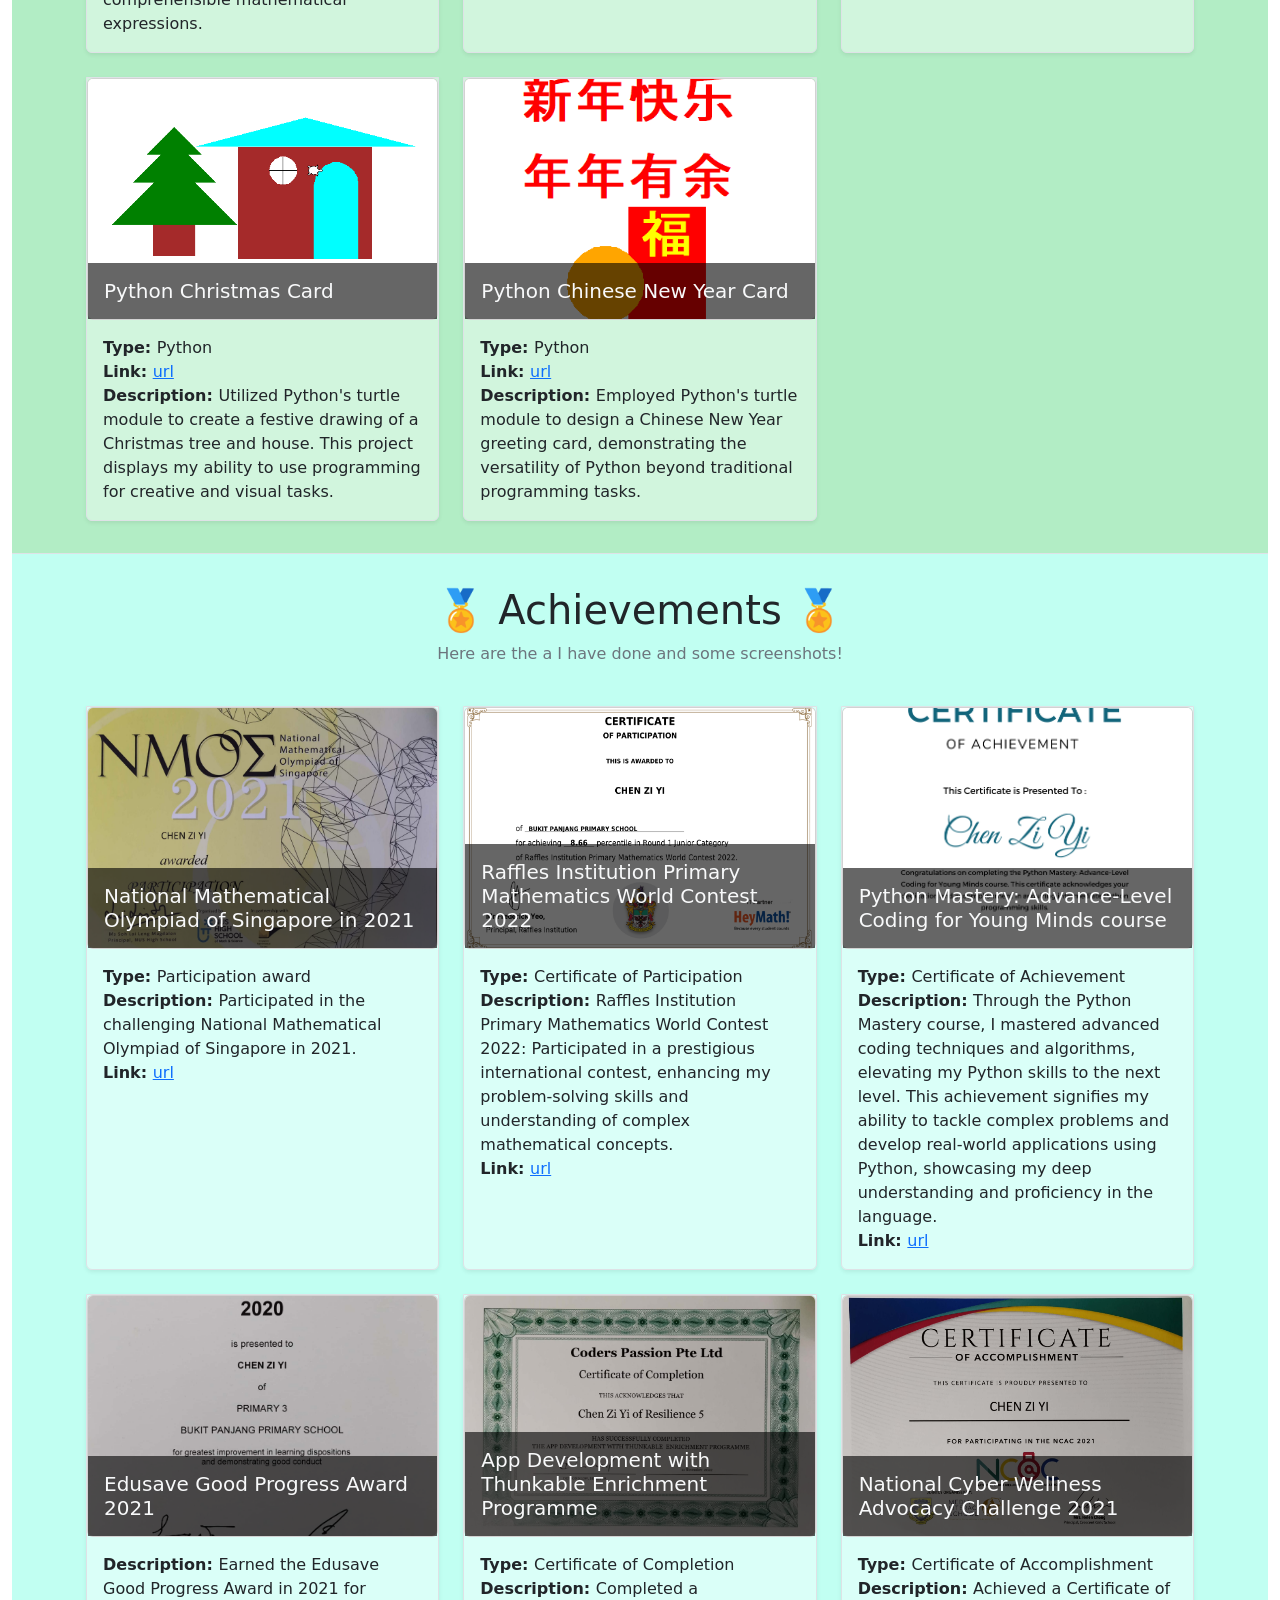
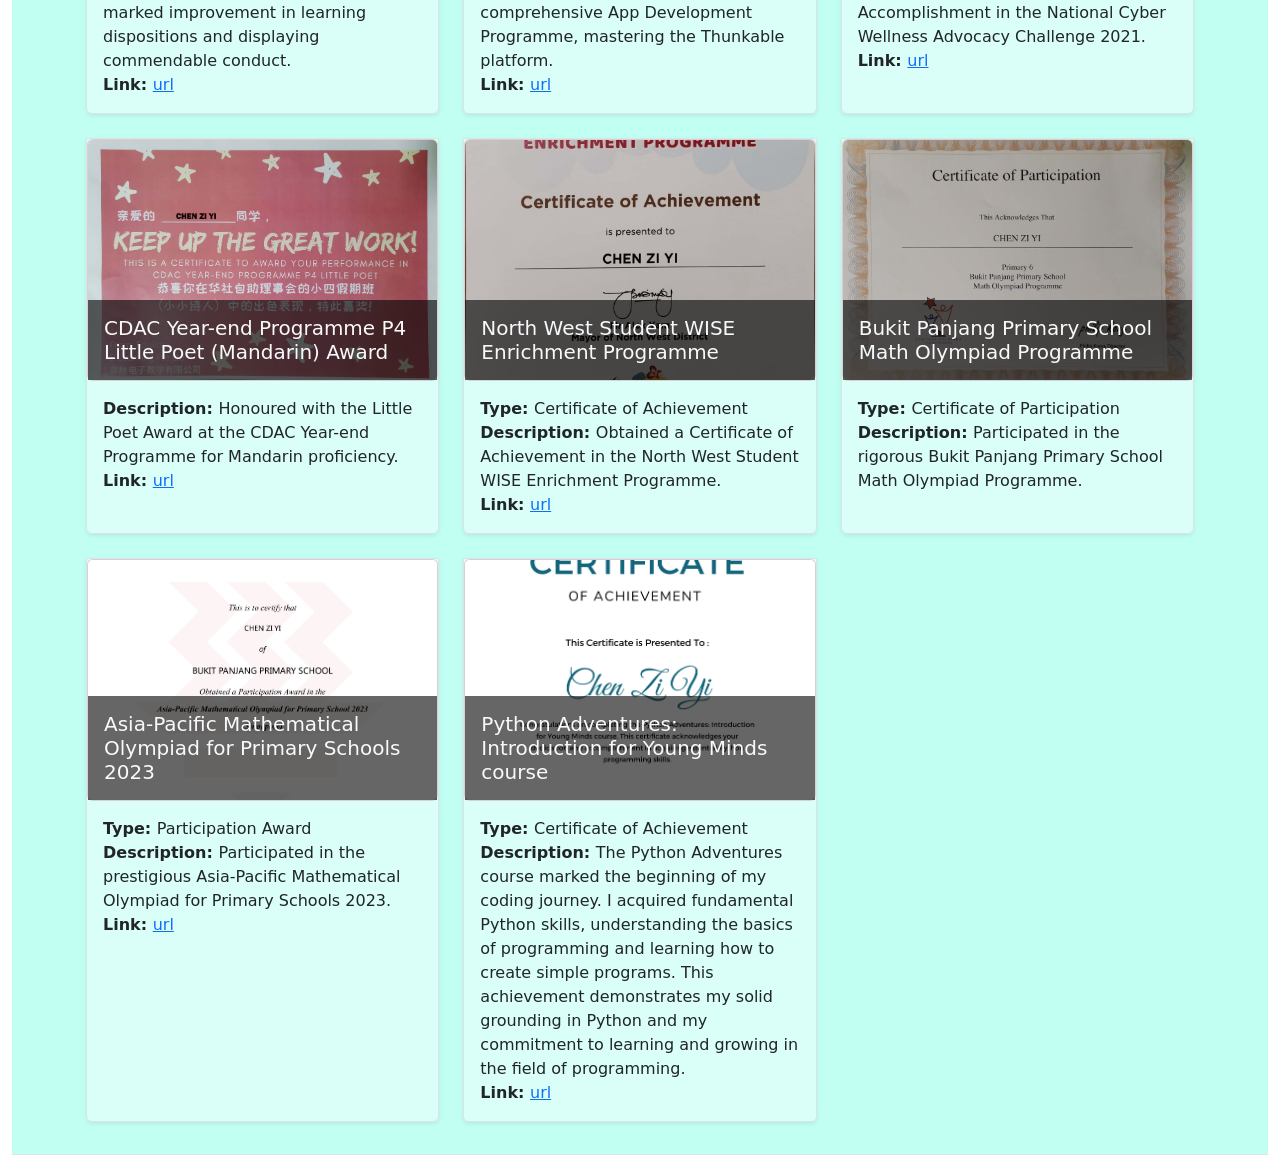
==== commit 782de250: "Revert "update" This reverts commit 29359c91e3969ea080510f29fe8c00827f0c1250." ====
--- a/index.html
+++ b/index.html
@@ -1 +1 @@
-<!doctype html><html lang=""><head><meta charset="utf-8"><meta http-equiv="X-UA-Compatible" content="IE=edge"><meta name="viewport" content="width=device-width,initial-scale=1"><link rel="icon" href="/favicon.ico"><title>Portfolio</title><link href="https://cdn.jsdelivr.net/npm/bootstrap@5.2.1/dist/css/bootstrap.min.css" rel="stylesheet" integrity="sha384-iYQeCzEYFbKjA/T2uDLTpkwGzCiq6soy8tYaI1GyVh/UjpbCx/TYkiZhlZB6+fzT" crossorigin="anonymous"><script defer="defer" src="/js/chunk-vendors.1da25447.js"></script><script defer="defer" src="/js/app.dd762d61.js"></script><link href="/css/app.1b7ac76a.css" rel="stylesheet"></head><body><noscript><strong>We're sorry but portfolio doesn't work properly without JavaScript enabled. Please enable it to continue.</strong></noscript><div id="app"></div></body><script src="https://cdn.jsdelivr.net/npm/bootstrap@5.2.1/dist/js/bootstrap.bundle.min.js" integrity="sha384-u1OknCvxWvY5kfmNBILK2hRnQC3Pr17a+RTT6rIHI7NnikvbZlHgTPOOmMi466C8" crossorigin="anonymous"></script></html>+<!doctype html><html lang=""><head><meta charset="utf-8"><meta http-equiv="X-UA-Compatible" content="IE=edge"><meta name="viewport" content="width=device-width,initial-scale=1"><link rel="icon" href="/favicon.ico"><title>Portfolio</title><link href="https://cdn.jsdelivr.net/npm/bootstrap@5.2.1/dist/css/bootstrap.min.css" rel="stylesheet" integrity="sha384-iYQeCzEYFbKjA/T2uDLTpkwGzCiq6soy8tYaI1GyVh/UjpbCx/TYkiZhlZB6+fzT" crossorigin="anonymous"><script defer="defer" src="/js/chunk-vendors.1da25447.js"></script><script defer="defer" src="/js/app.c7a0b20b.js"></script><link href="/css/app.1b7ac76a.css" rel="stylesheet"></head><body><noscript><strong>We're sorry but portfolio doesn't work properly without JavaScript enabled. Please enable it to continue.</strong></noscript><div id="app"></div></body><script src="https://cdn.jsdelivr.net/npm/bootstrap@5.2.1/dist/js/bootstrap.bundle.min.js" integrity="sha384-u1OknCvxWvY5kfmNBILK2hRnQC3Pr17a+RTT6rIHI7NnikvbZlHgTPOOmMi466C8" crossorigin="anonymous"></script></html>
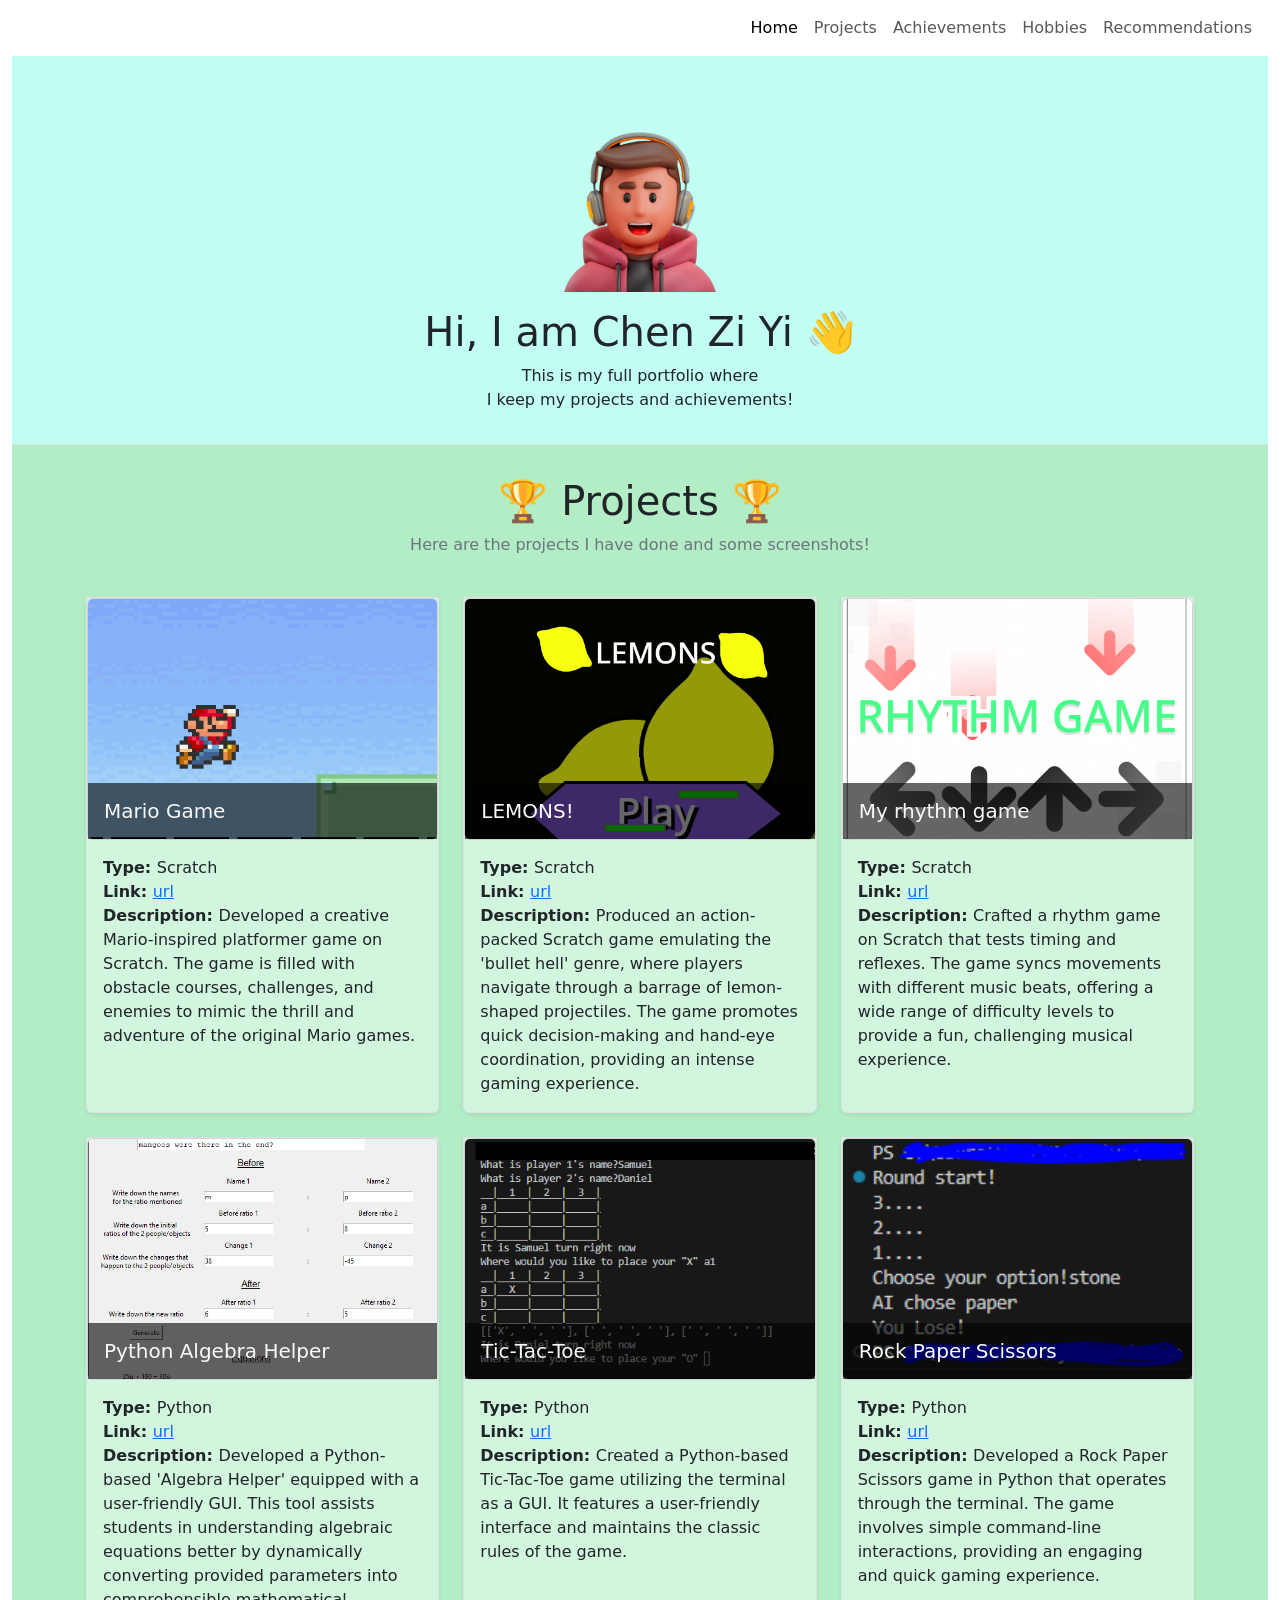
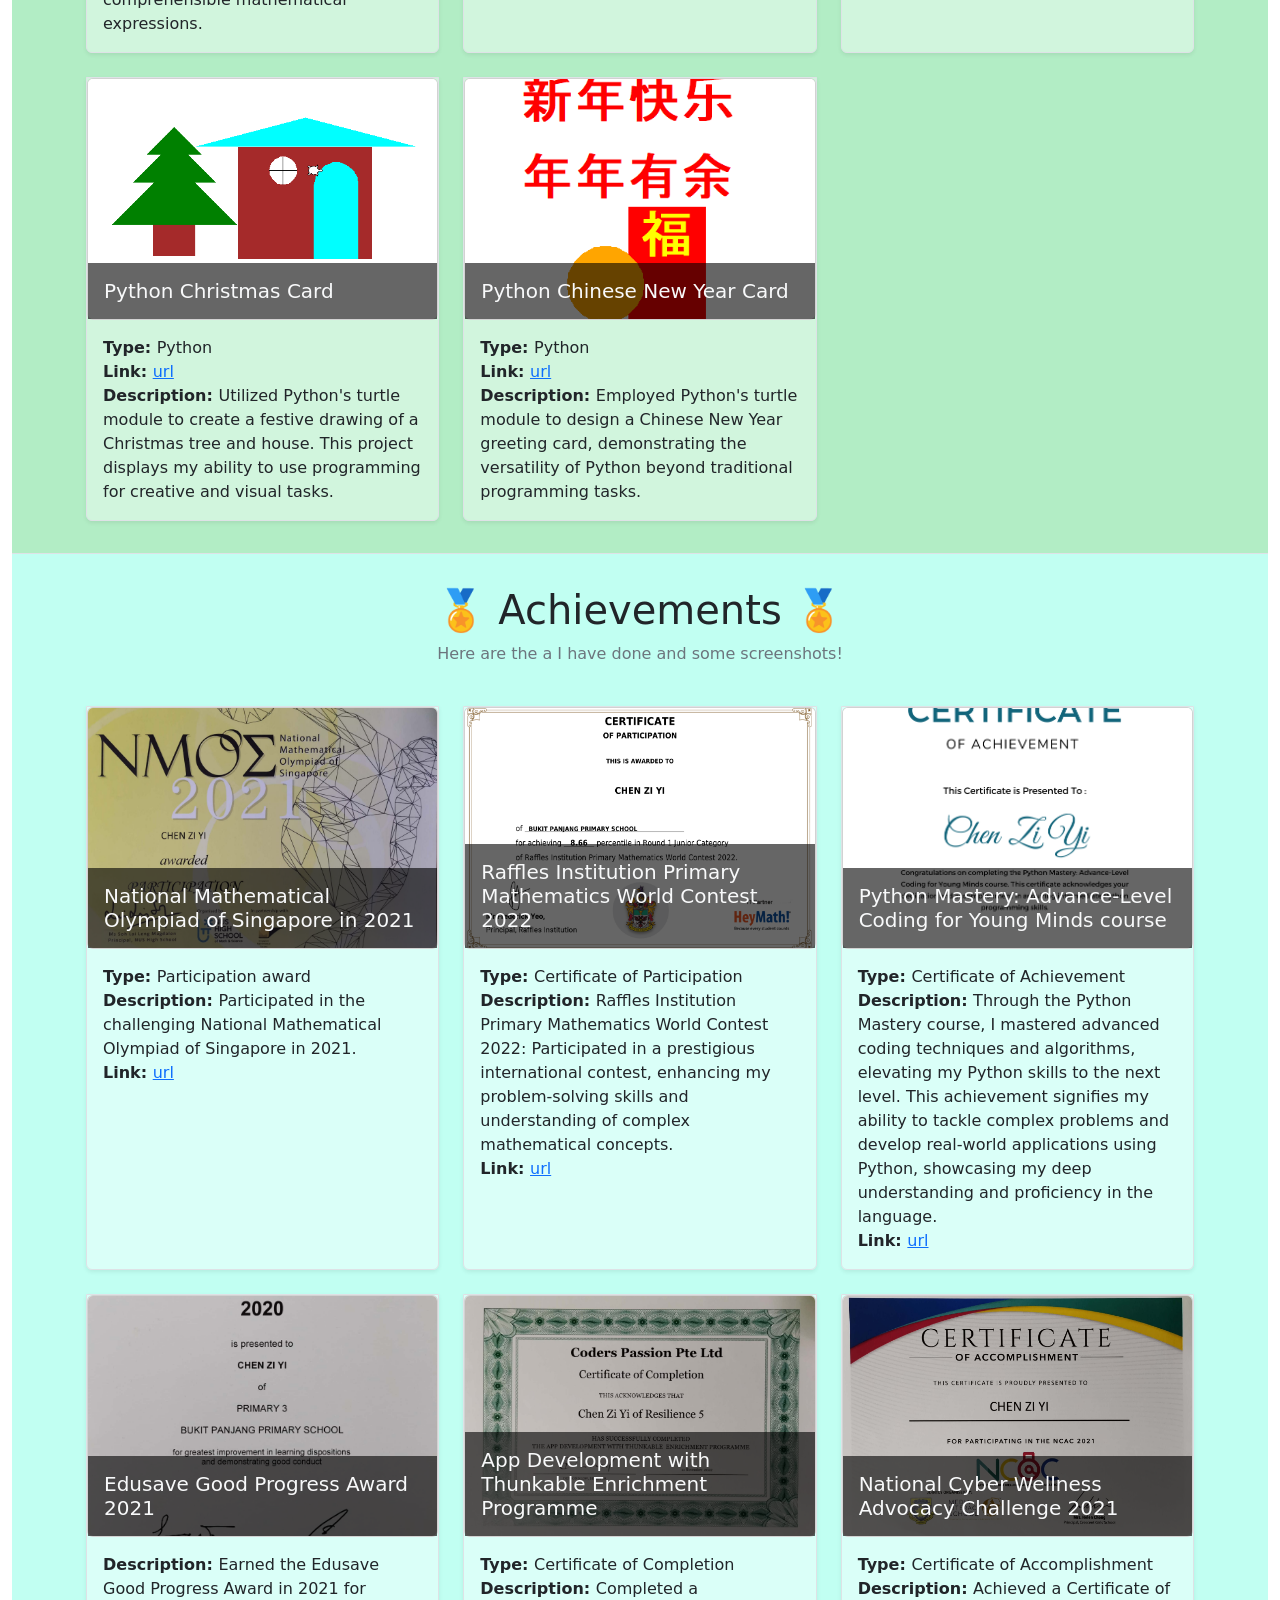
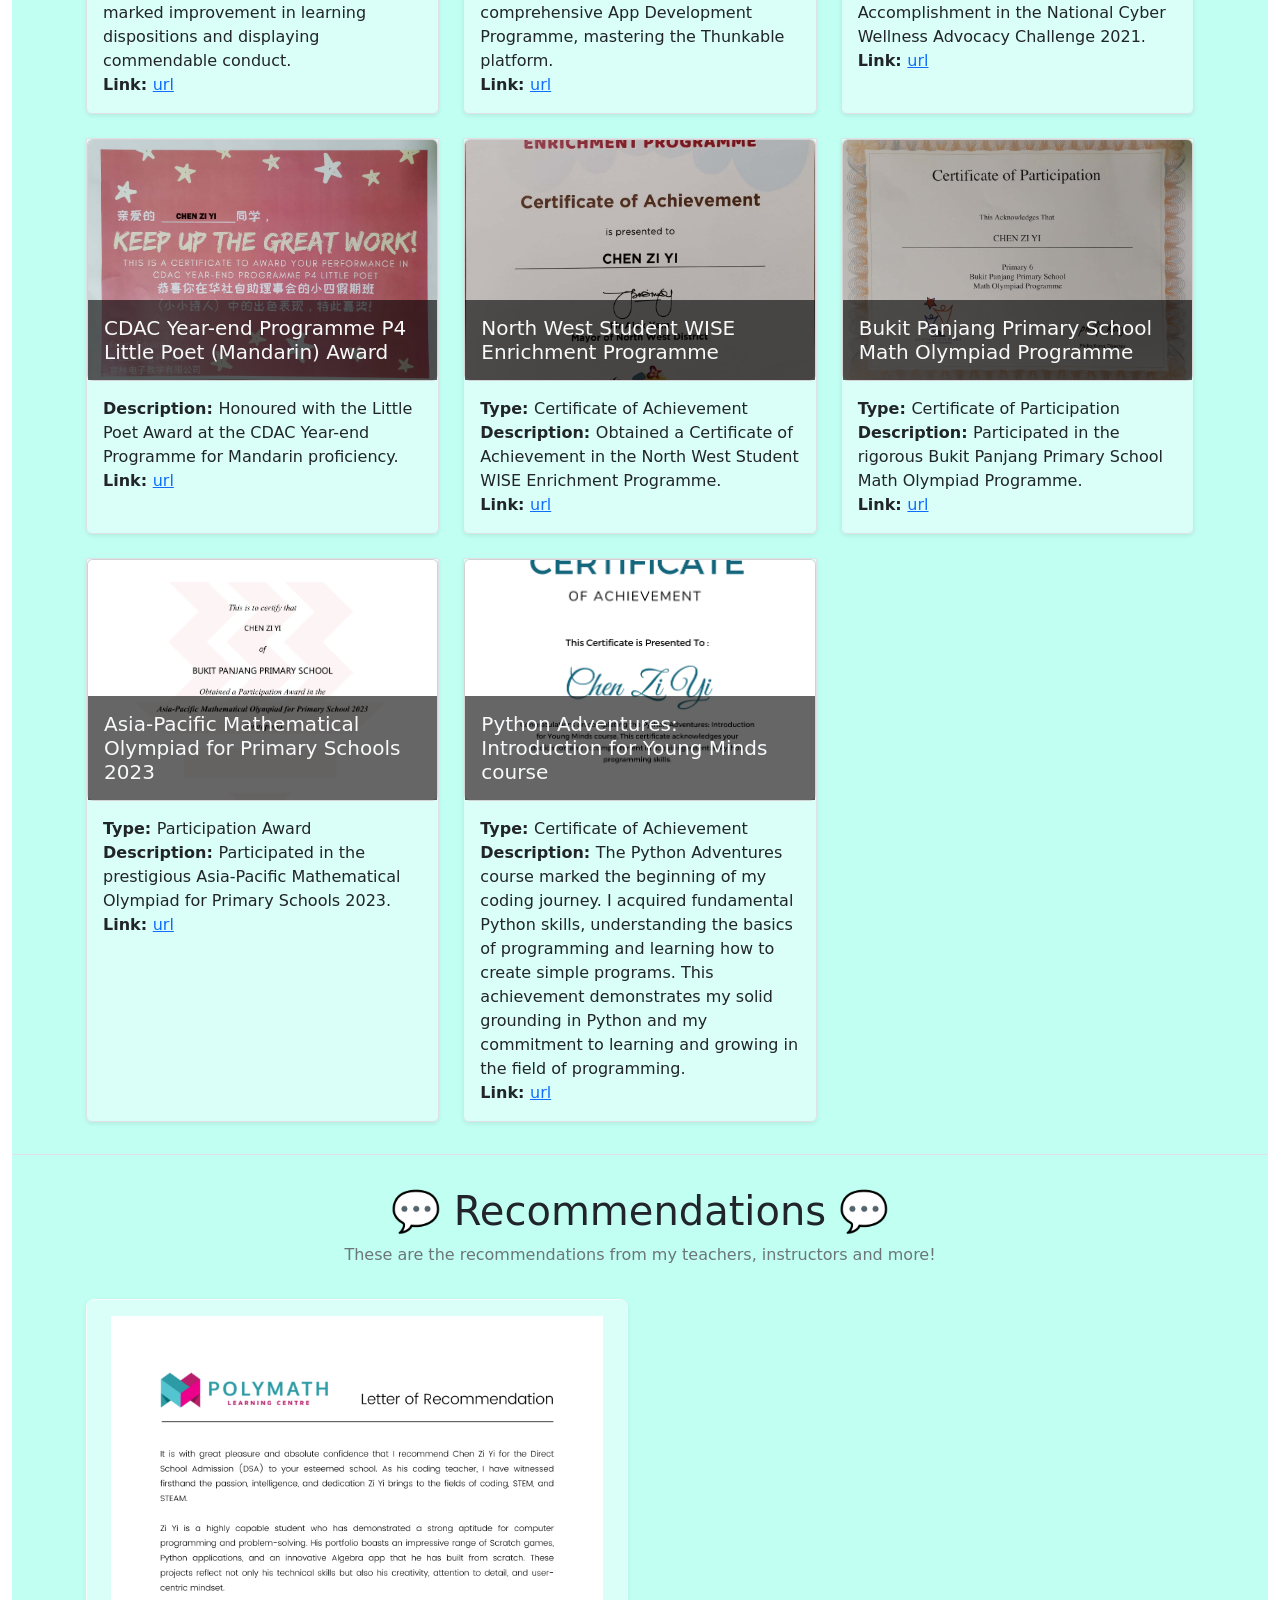
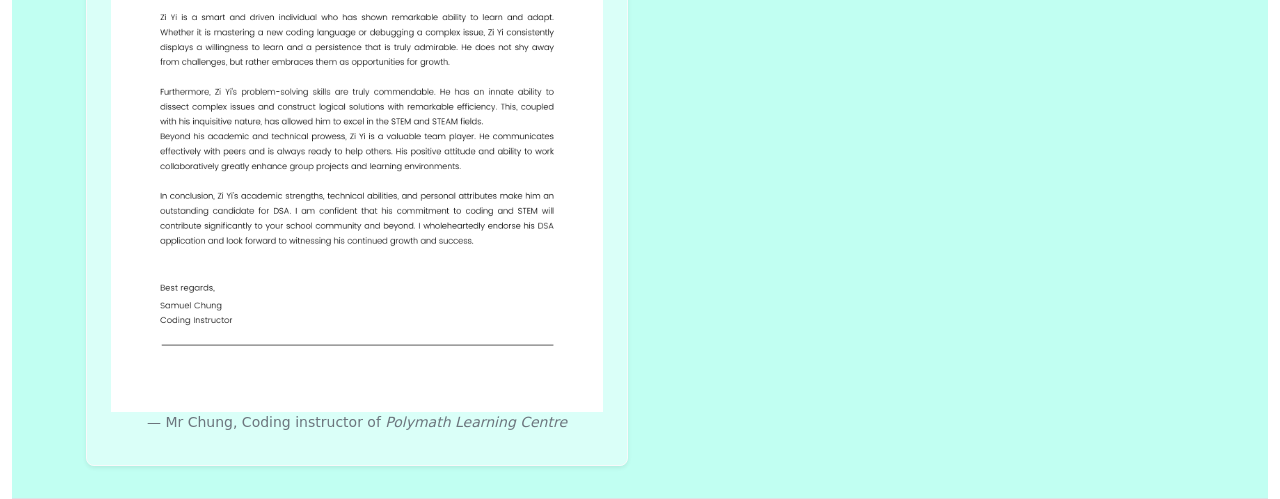
==== commit 40400139: "update" ====
--- a/index.html
+++ b/index.html
@@ -1 +1 @@
-<!doctype html><html lang=""><head><meta charset="utf-8"><meta http-equiv="X-UA-Compatible" content="IE=edge"><meta name="viewport" content="width=device-width,initial-scale=1"><link rel="icon" href="/favicon.ico"><title>Portfolio</title><link href="https://cdn.jsdelivr.net/npm/bootstrap@5.2.1/dist/css/bootstrap.min.css" rel="stylesheet" integrity="sha384-iYQeCzEYFbKjA/T2uDLTpkwGzCiq6soy8tYaI1GyVh/UjpbCx/TYkiZhlZB6+fzT" crossorigin="anonymous"><script defer="defer" src="/js/chunk-vendors.1da25447.js"></script><script defer="defer" src="/js/app.c7a0b20b.js"></script><link href="/css/app.1b7ac76a.css" rel="stylesheet"></head><body><noscript><strong>We're sorry but portfolio doesn't work properly without JavaScript enabled. Please enable it to continue.</strong></noscript><div id="app"></div></body><script src="https://cdn.jsdelivr.net/npm/bootstrap@5.2.1/dist/js/bootstrap.bundle.min.js" integrity="sha384-u1OknCvxWvY5kfmNBILK2hRnQC3Pr17a+RTT6rIHI7NnikvbZlHgTPOOmMi466C8" crossorigin="anonymous"></script></html>+<!doctype html><html lang=""><head><meta charset="utf-8"><meta http-equiv="X-UA-Compatible" content="IE=edge"><meta name="viewport" content="width=device-width,initial-scale=1"><link rel="icon" href="/favicon.ico"><title>Portfolio</title><link href="https://cdn.jsdelivr.net/npm/bootstrap@5.2.1/dist/css/bootstrap.min.css" rel="stylesheet" integrity="sha384-iYQeCzEYFbKjA/T2uDLTpkwGzCiq6soy8tYaI1GyVh/UjpbCx/TYkiZhlZB6+fzT" crossorigin="anonymous"><script defer="defer" src="/js/chunk-vendors.1da25447.js"></script><script defer="defer" src="/js/app.dd762d61.js"></script><link href="/css/app.1b7ac76a.css" rel="stylesheet"></head><body><noscript><strong>We're sorry but portfolio doesn't work properly without JavaScript enabled. Please enable it to continue.</strong></noscript><div id="app"></div></body><script src="https://cdn.jsdelivr.net/npm/bootstrap@5.2.1/dist/js/bootstrap.bundle.min.js" integrity="sha384-u1OknCvxWvY5kfmNBILK2hRnQC3Pr17a+RTT6rIHI7NnikvbZlHgTPOOmMi466C8" crossorigin="anonymous"></script></html>
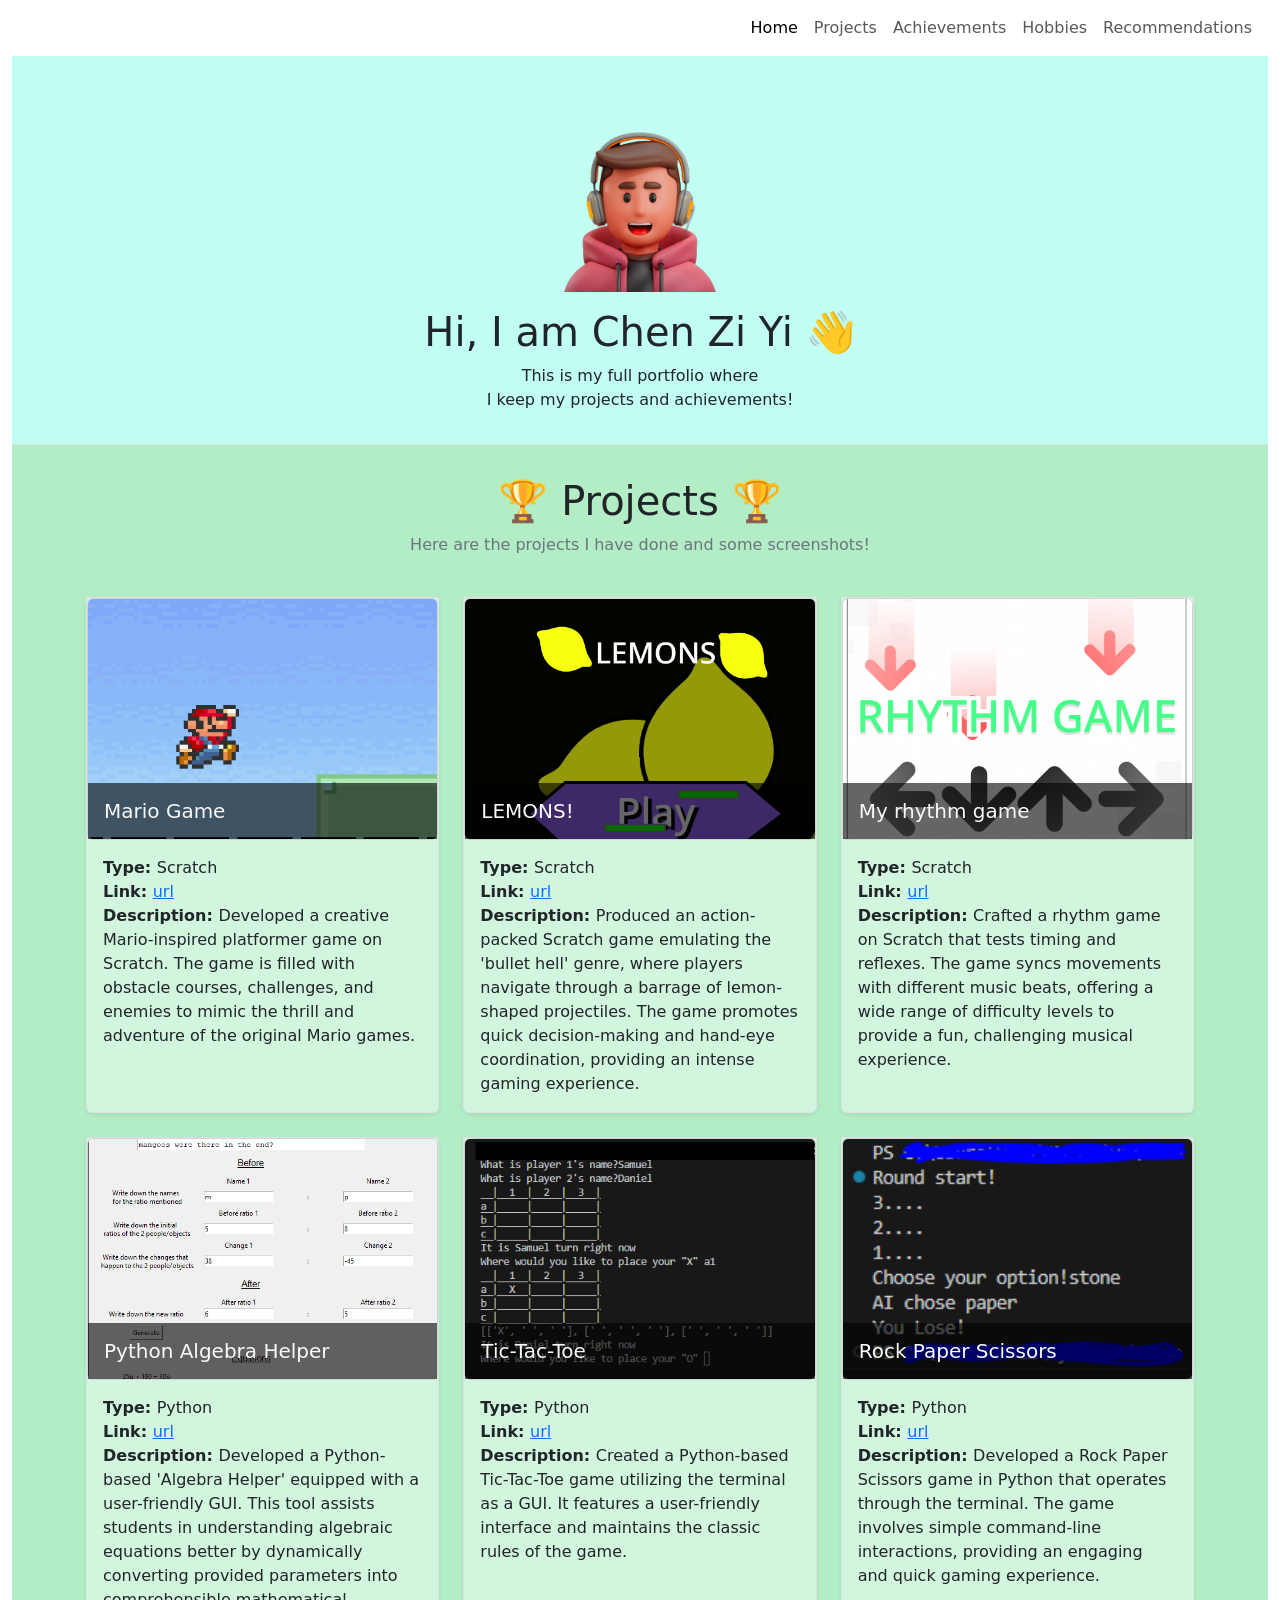
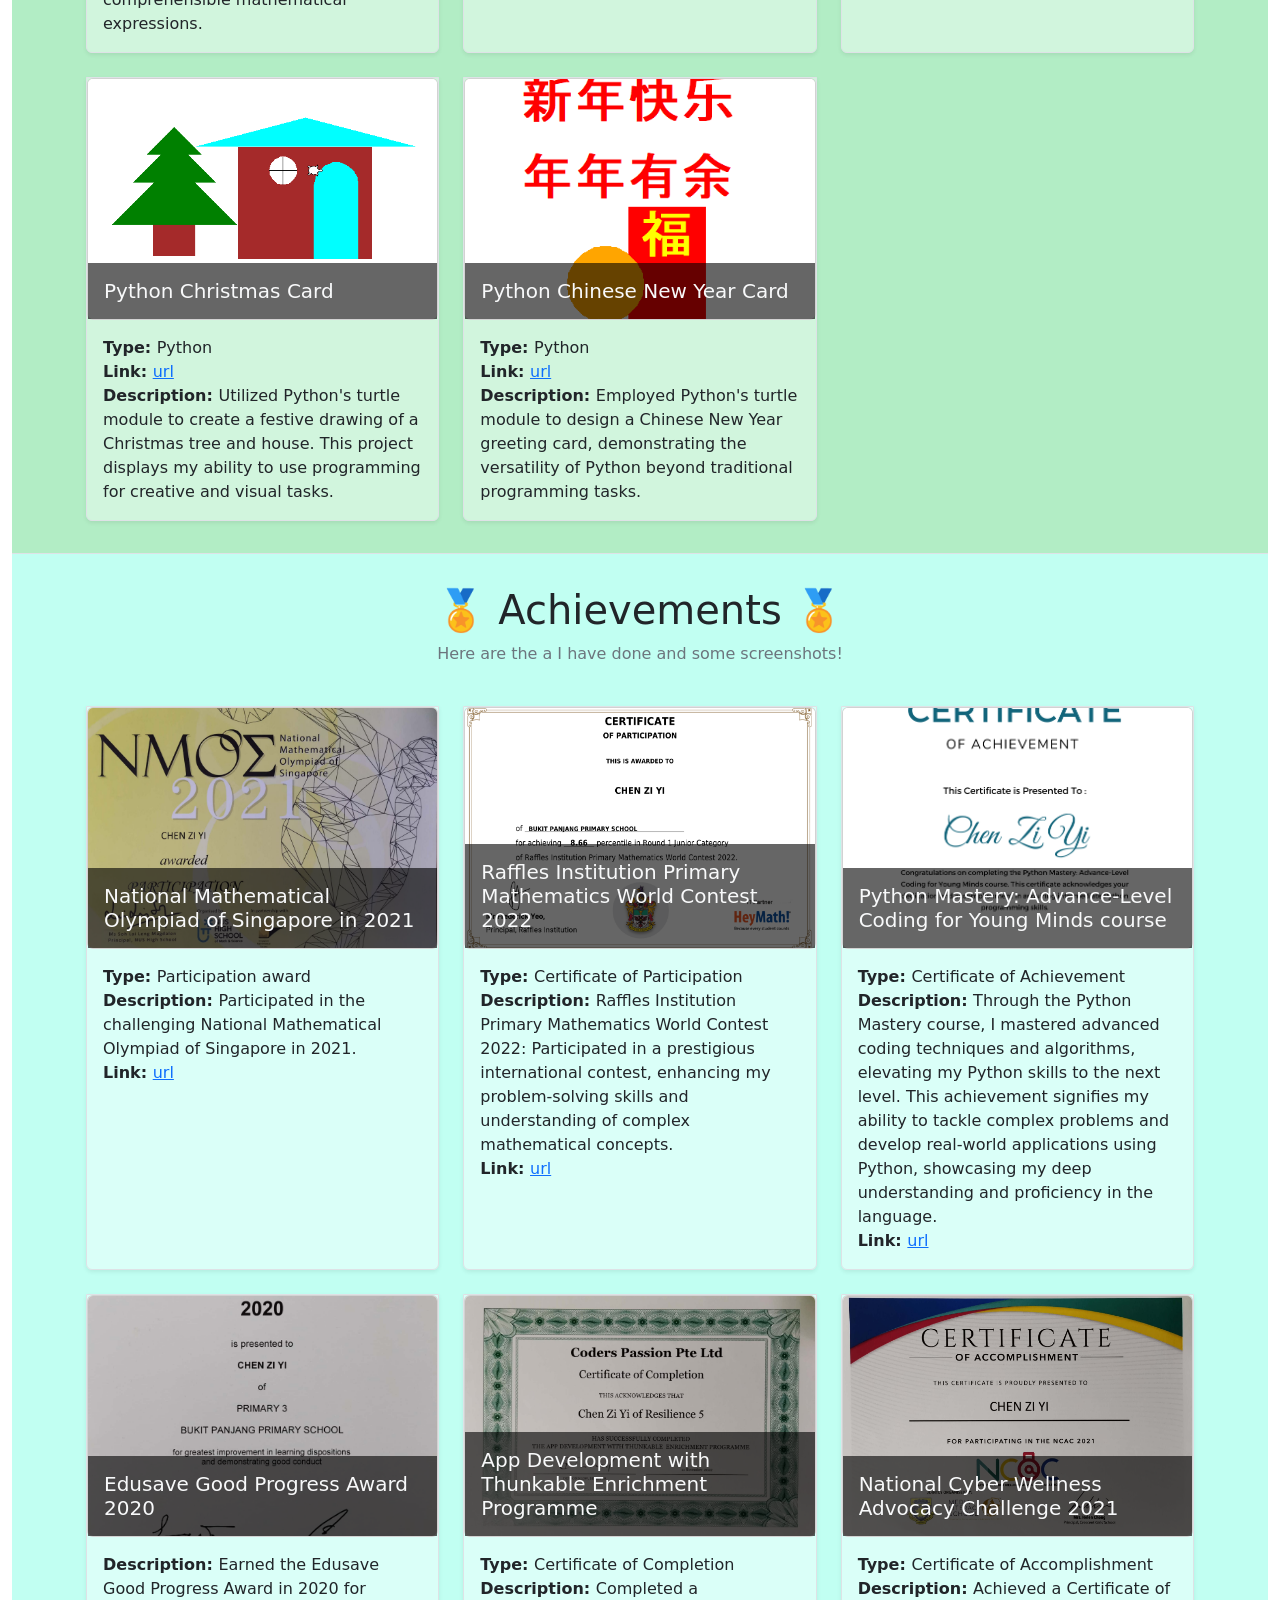
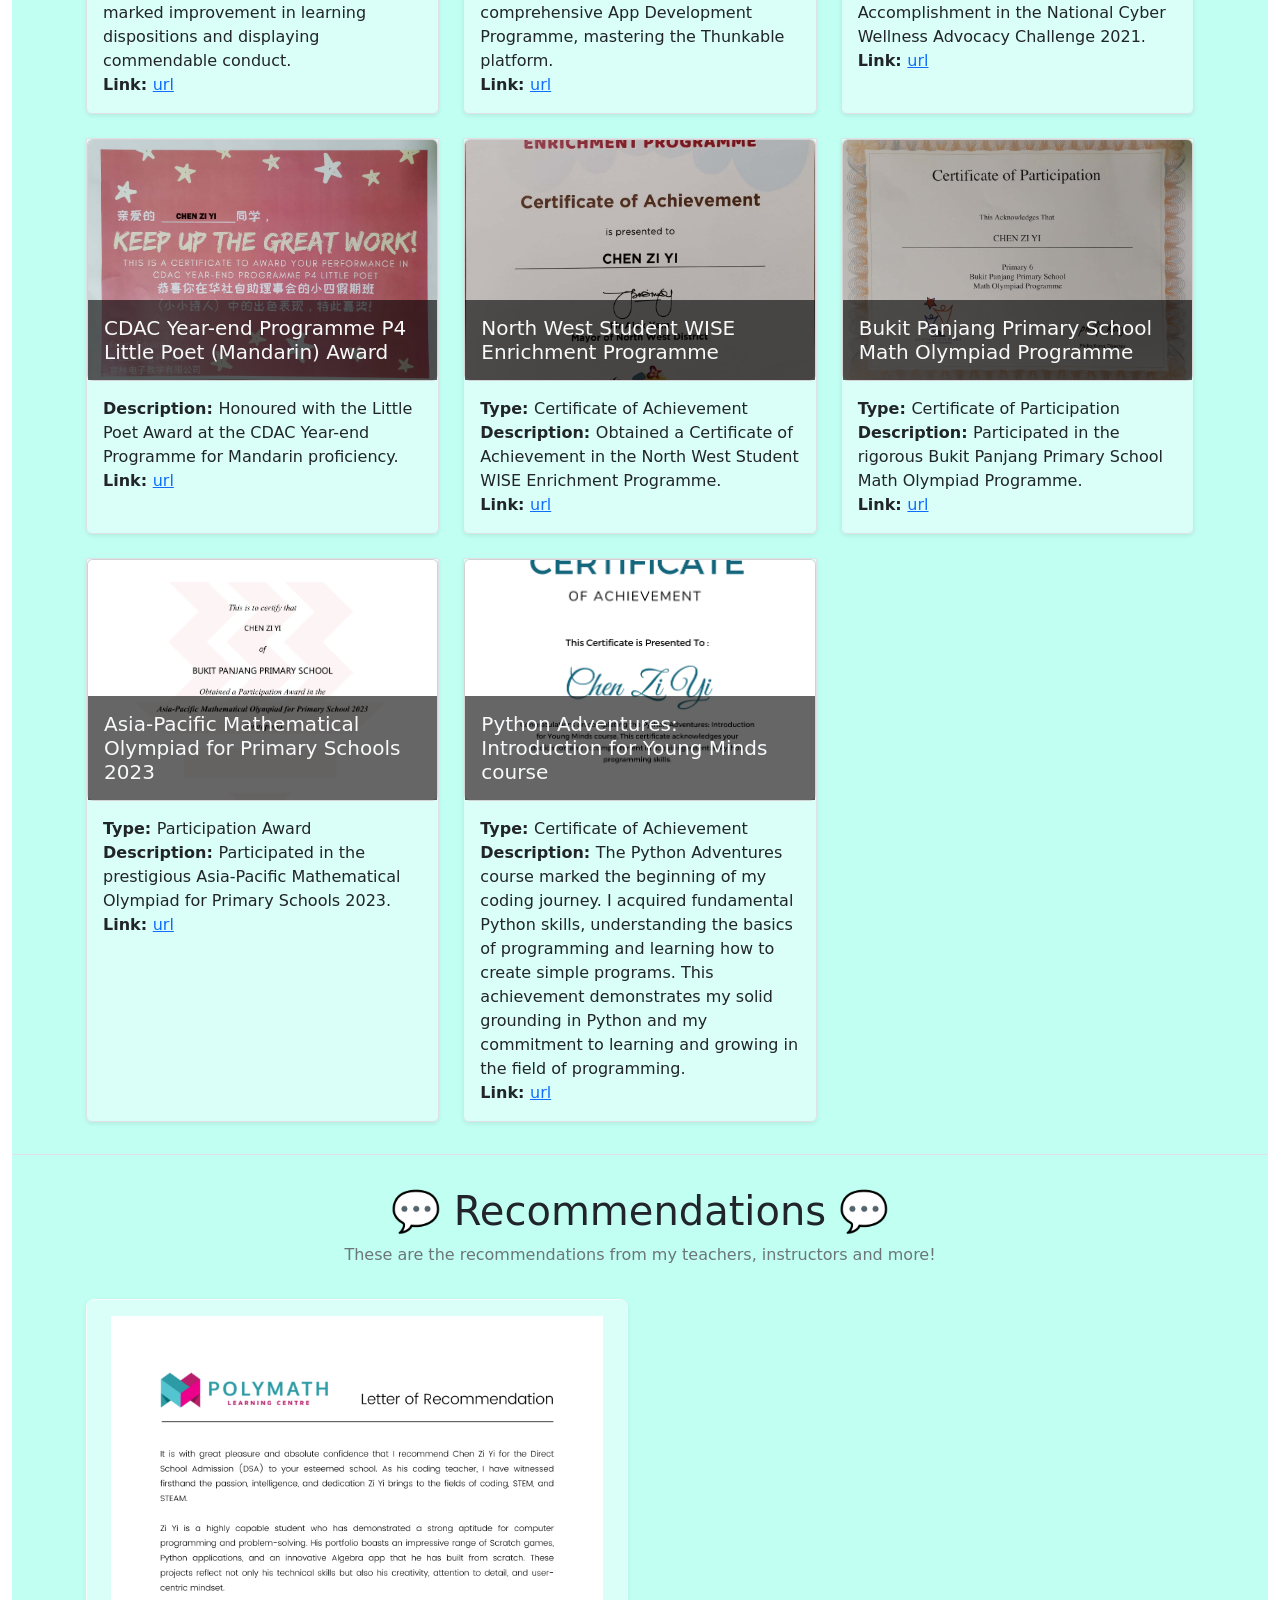
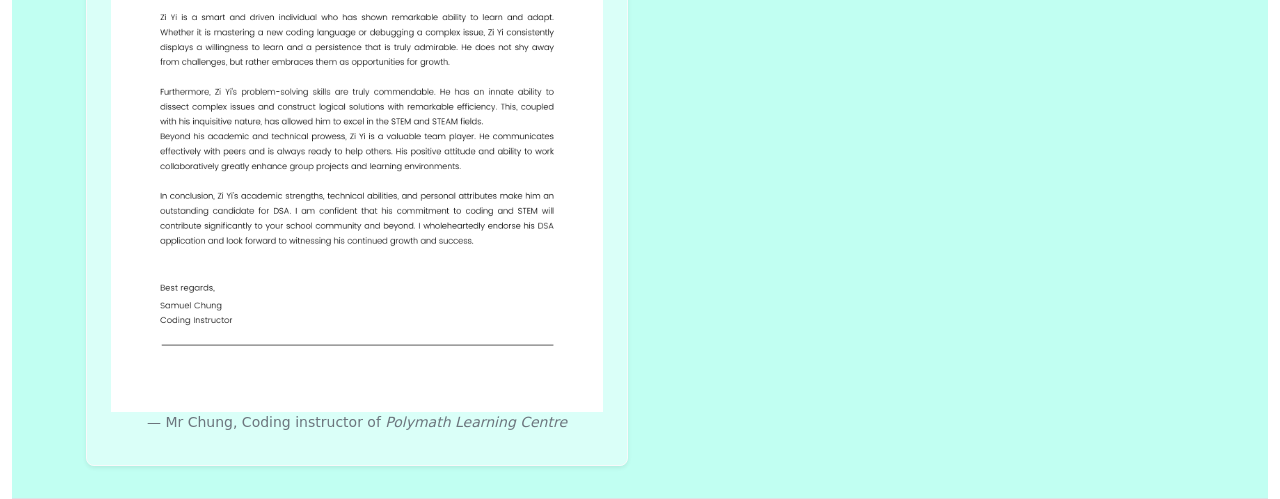
==== commit adca16a9: "update" ====
--- a/index.html
+++ b/index.html
@@ -1 +1 @@
-<!doctype html><html lang=""><head><meta charset="utf-8"><meta http-equiv="X-UA-Compatible" content="IE=edge"><meta name="viewport" content="width=device-width,initial-scale=1"><link rel="icon" href="/favicon.ico"><title>Portfolio</title><link href="https://cdn.jsdelivr.net/npm/bootstrap@5.2.1/dist/css/bootstrap.min.css" rel="stylesheet" integrity="sha384-iYQeCzEYFbKjA/T2uDLTpkwGzCiq6soy8tYaI1GyVh/UjpbCx/TYkiZhlZB6+fzT" crossorigin="anonymous"><script defer="defer" src="/js/chunk-vendors.1da25447.js"></script><script defer="defer" src="/js/app.dd762d61.js"></script><link href="/css/app.1b7ac76a.css" rel="stylesheet"></head><body><noscript><strong>We're sorry but portfolio doesn't work properly without JavaScript enabled. Please enable it to continue.</strong></noscript><div id="app"></div></body><script src="https://cdn.jsdelivr.net/npm/bootstrap@5.2.1/dist/js/bootstrap.bundle.min.js" integrity="sha384-u1OknCvxWvY5kfmNBILK2hRnQC3Pr17a+RTT6rIHI7NnikvbZlHgTPOOmMi466C8" crossorigin="anonymous"></script></html>+<!doctype html><html lang=""><head><meta charset="utf-8"><meta http-equiv="X-UA-Compatible" content="IE=edge"><meta name="viewport" content="width=device-width,initial-scale=1"><link rel="icon" href="/favicon.ico"><title>Portfolio</title><link href="https://cdn.jsdelivr.net/npm/bootstrap@5.2.1/dist/css/bootstrap.min.css" rel="stylesheet" integrity="sha384-iYQeCzEYFbKjA/T2uDLTpkwGzCiq6soy8tYaI1GyVh/UjpbCx/TYkiZhlZB6+fzT" crossorigin="anonymous"><script defer="defer" src="/js/chunk-vendors.1da25447.js"></script><script defer="defer" src="/js/app.ea0a9452.js"></script><link href="/css/app.1b7ac76a.css" rel="stylesheet"></head><body><noscript><strong>We're sorry but portfolio doesn't work properly without JavaScript enabled. Please enable it to continue.</strong></noscript><div id="app"></div></body><script src="https://cdn.jsdelivr.net/npm/bootstrap@5.2.1/dist/js/bootstrap.bundle.min.js" integrity="sha384-u1OknCvxWvY5kfmNBILK2hRnQC3Pr17a+RTT6rIHI7NnikvbZlHgTPOOmMi466C8" crossorigin="anonymous"></script></html>
